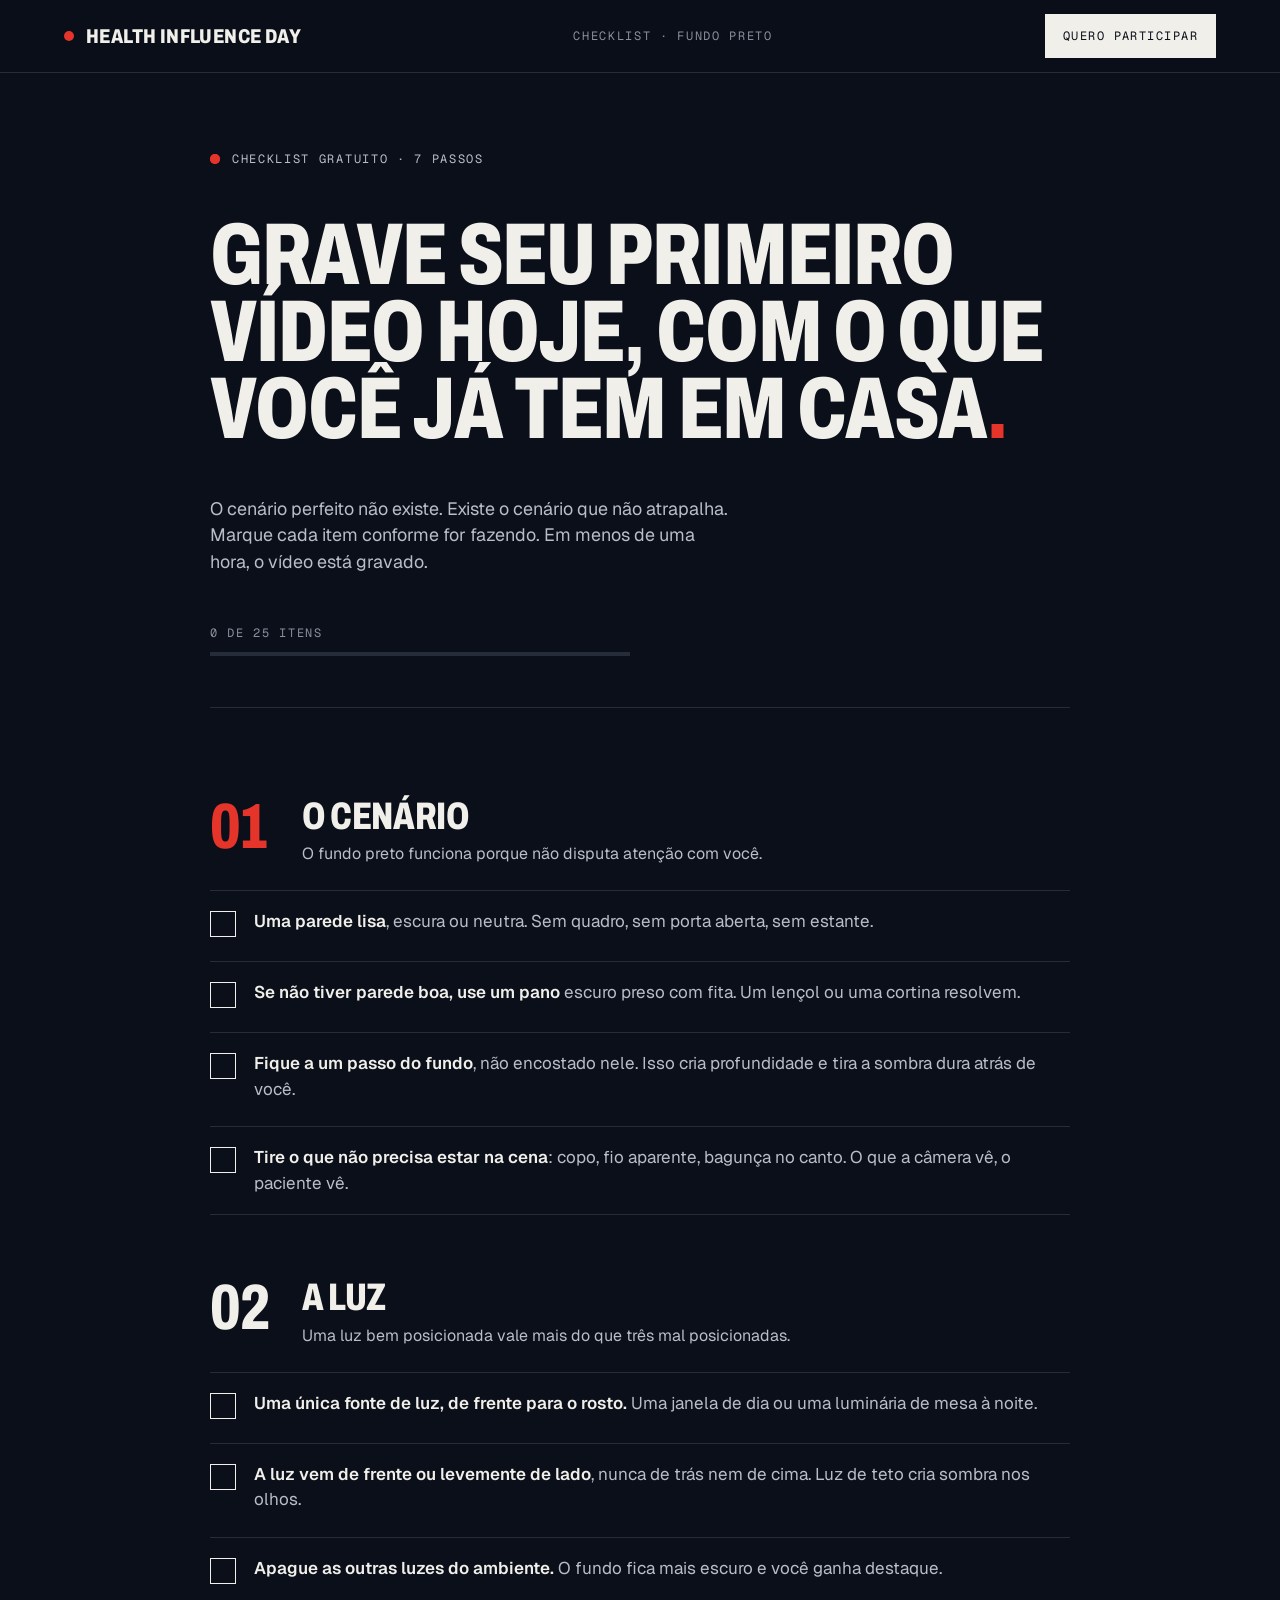
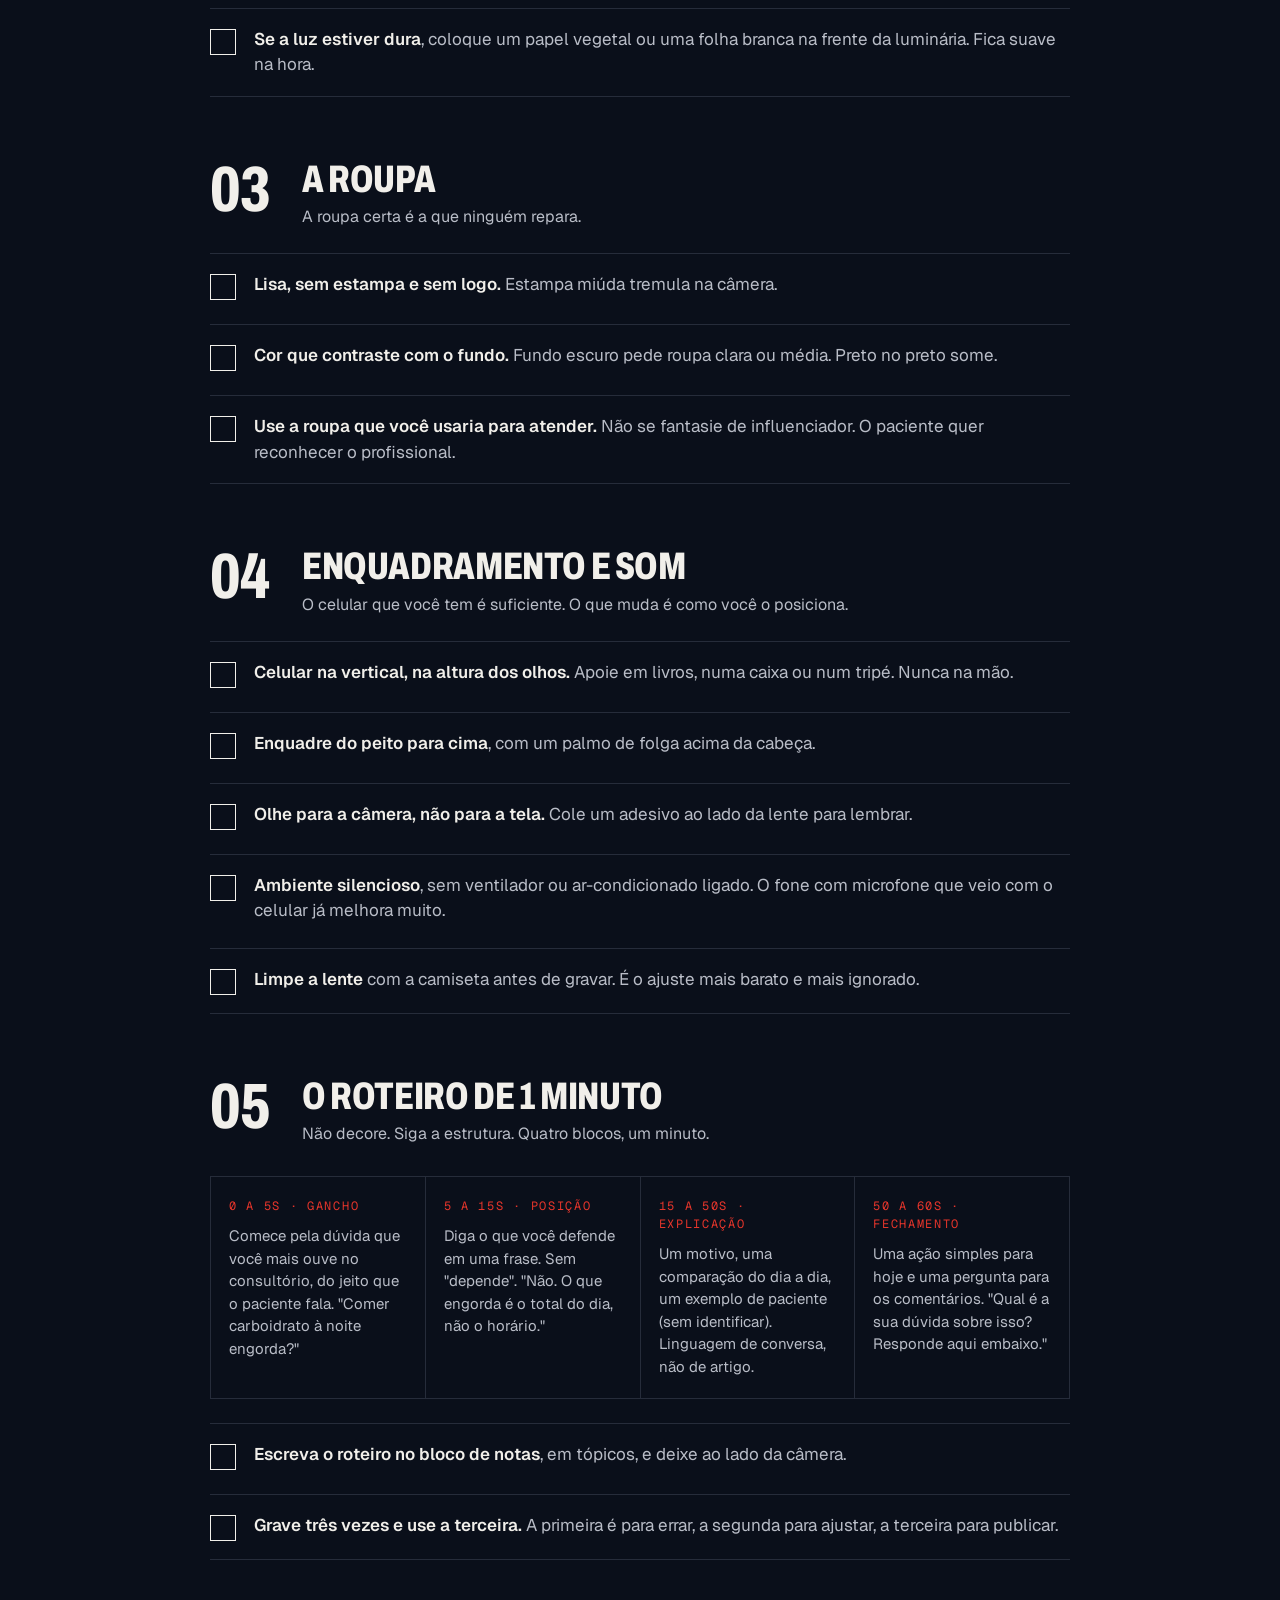
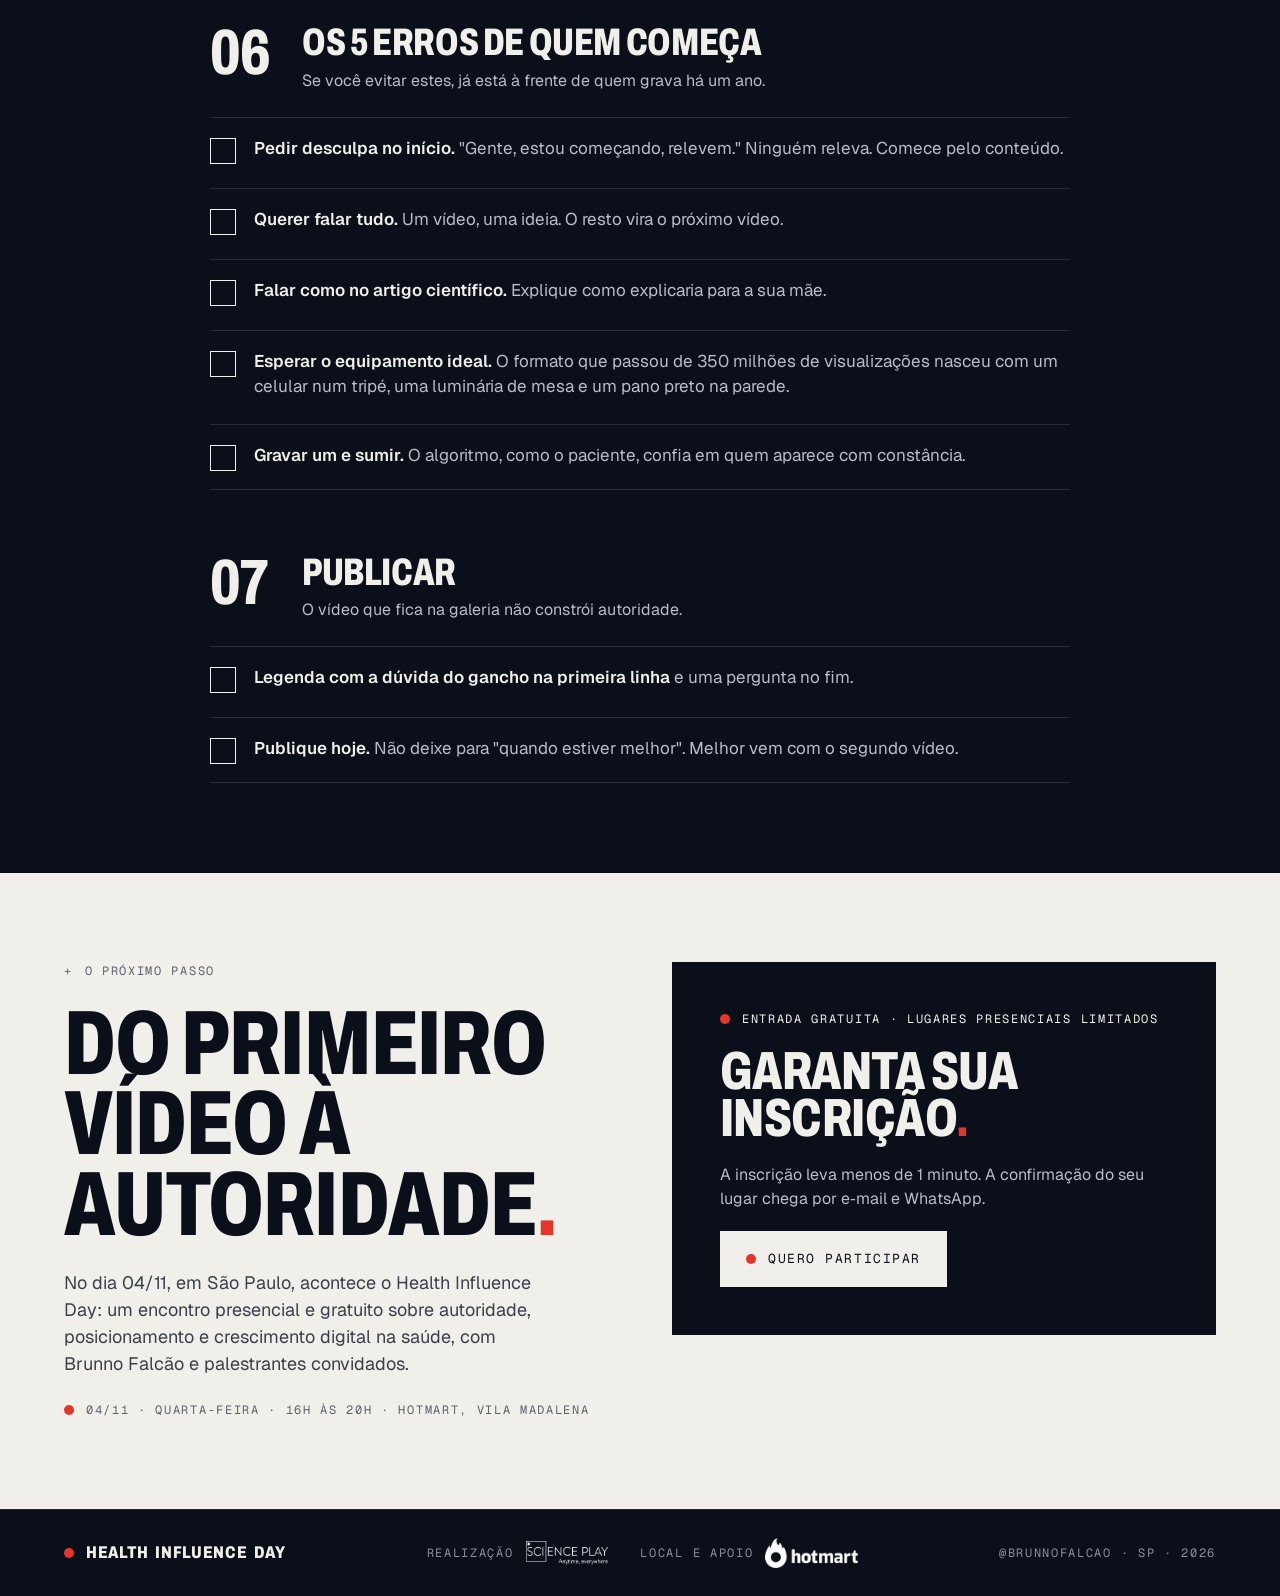
==== fundo-preto/index.html @ 46370cfe "Add files via upload" ====
<!doctype html>
<html lang="pt-BR">
<head>
<meta charset="utf-8">
<meta name="viewport" content="width=device-width, initial-scale=1, viewport-fit=cover">
<title>Checklist do Fundo Preto · grave seu primeiro vídeo hoje</title>
<meta name="description" content="O passo a passo de cenário, luz, roupa, enquadramento e roteiro para o profissional da saúde gravar o primeiro vídeo com o que já tem em casa.">
<meta name="theme-color" content="#0A0F1A">
<link rel="canonical" href="https://hid.scienceplay.com/fundo-preto/">
<meta property="og:type" content="article">
<meta property="og:url" content="https://hid.scienceplay.com/fundo-preto/">
<meta property="og:title" content="Checklist do Fundo Preto · grave seu primeiro vídeo hoje">
<meta property="og:description" content="Cenário, luz, roupa, enquadramento e roteiro de 1 minuto. Tudo com o que você já tem em casa.">
<meta property="og:image" content="https://hid.scienceplay.com/img/og.jpg?v=3">
<meta property="og:locale" content="pt_BR">
<meta name="twitter:card" content="summary_large_image">
<link rel="icon" href="data:image/svg+xml,%3Csvg xmlns='http://www.w3.org/2000/svg' viewBox='0 0 32 32'%3E%3Crect width='32' height='32' fill='%230A0F1A'/%3E%3Ccircle cx='16' cy='16' r='7' fill='%23E5352B'/%3E%3C/svg%3E">
<link rel="preconnect" href="https://fonts.googleapis.com">
<link rel="preconnect" href="https://fonts.gstatic.com" crossorigin>
<link href="https://fonts.googleapis.com/css2?family=Archivo:wdth,wght@62..125,400..900&family=Geist:wght@300..700&family=Geist+Mono:wght@400;500&display=swap" rel="stylesheet">
<link rel="stylesheet" href="../assets/style.css?v=4">
<!-- Meta Pixel -->
<script>
!function(f,b,e,v,n,t,s){if(f.fbq)return;n=f.fbq=function(){n.callMethod?
n.callMethod.apply(n,arguments):n.queue.push(arguments)};if(!f._fbq)f._fbq=n;
n.push=n;n.loaded=!0;n.version='2.0';n.queue=[];t=b.createElement(e);t.async=!0;
t.src=v;s=b.getElementsByTagName(e)[0];s.parentNode.insertBefore(t,s)}(window,
document,'script','https://connect.facebook.net/en_US/fbevents.js');
fbq('init', '460696430970324');
fbq('track', 'PageView');
fbq('track', 'ViewContent', { content_name: 'Checklist do Fundo Preto' });
</script>
<noscript><img height="1" width="1" style="display:none" alt="" src="https://www.facebook.com/tr?id=460696430970324&ev=PageView&noscript=1"></noscript>
<!-- Fim Meta Pixel -->
</head>
<body>

<header class="top pad">
  <div class="wrap">
    <a class="brand" href="../" aria-label="Health Influence Day, página do encontro"><span class="dot"></span>Health Influence Day</a>
    <div class="mono dim top-meta"><span class="hide-m">Checklist · Fundo Preto</span><span class="show-m">Grátis</span></div>
    <a class="btn btn--sm top-cta" href="#convite">Quero participar</a>
  </div>
</header>

<main>
  <section class="hero ck-hero pad">
    <div class="wrap stack">
      <div class="label mono muted"><span class="dot"></span><span>Checklist gratuito · 7 passos</span></div>
      <h1 class="h" data-split>Grave seu primeiro vídeo hoje, com o que você já tem em casa<span class="red">.</span></h1>
      <p class="lead">O cenário perfeito não existe. Existe o cenário que não atrapalha. Marque cada item conforme for fazendo. Em menos de uma hora, o vídeo está gravado.</p>
      <div class="cta-row">
        <div class="ck-progress" id="ck-progress"><span class="mono dim" id="ck-count">0 de 24 itens</span><div class="ck-bar"><i id="ck-fill"></i></div></div>
      </div>
    </div>
  </section>

  <section class="sec sec--flush pad">
    <div class="wrap line ck-list">

      <div class="ck-step">
        <div class="ck-head"><div class="h ck-num red">01</div><div><div class="h ck-title">O cenário</div><p class="muted">O fundo preto funciona porque não disputa atenção com você.</p></div></div>
        <label class="ck-item"><input type="checkbox"><span class="ck-box"></span><span><strong>Uma parede lisa</strong>, escura ou neutra. Sem quadro, sem porta aberta, sem estante.</span></label>
        <label class="ck-item"><input type="checkbox"><span class="ck-box"></span><span><strong>Se não tiver parede boa, use um pano</strong> escuro preso com fita. Um lençol ou uma cortina resolvem.</span></label>
        <label class="ck-item"><input type="checkbox"><span class="ck-box"></span><span><strong>Fique a um passo do fundo</strong>, não encostado nele. Isso cria profundidade e tira a sombra dura atrás de você.</span></label>
        <label class="ck-item"><input type="checkbox"><span class="ck-box"></span><span><strong>Tire o que não precisa estar na cena</strong>: copo, fio aparente, bagunça no canto. O que a câmera vê, o paciente vê.</span></label>
      </div>

      <div class="ck-step">
        <div class="ck-head"><div class="h ck-num">02</div><div><div class="h ck-title">A luz</div><p class="muted">Uma luz bem posicionada vale mais do que três mal posicionadas.</p></div></div>
        <label class="ck-item"><input type="checkbox"><span class="ck-box"></span><span><strong>Uma única fonte de luz, de frente para o rosto.</strong> Uma janela de dia ou uma luminária de mesa à noite.</span></label>
        <label class="ck-item"><input type="checkbox"><span class="ck-box"></span><span><strong>A luz vem de frente ou levemente de lado</strong>, nunca de trás nem de cima. Luz de teto cria sombra nos olhos.</span></label>
        <label class="ck-item"><input type="checkbox"><span class="ck-box"></span><span><strong>Apague as outras luzes do ambiente.</strong> O fundo fica mais escuro e você ganha destaque.</span></label>
        <label class="ck-item"><input type="checkbox"><span class="ck-box"></span><span><strong>Se a luz estiver dura</strong>, coloque um papel vegetal ou uma folha branca na frente da luminária. Fica suave na hora.</span></label>
      </div>

      <div class="ck-step">
        <div class="ck-head"><div class="h ck-num">03</div><div><div class="h ck-title">A roupa</div><p class="muted">A roupa certa é a que ninguém repara.</p></div></div>
        <label class="ck-item"><input type="checkbox"><span class="ck-box"></span><span><strong>Lisa, sem estampa e sem logo.</strong> Estampa miúda tremula na câmera.</span></label>
        <label class="ck-item"><input type="checkbox"><span class="ck-box"></span><span><strong>Cor que contraste com o fundo.</strong> Fundo escuro pede roupa clara ou média. Preto no preto some.</span></label>
        <label class="ck-item"><input type="checkbox"><span class="ck-box"></span><span><strong>Use a roupa que você usaria para atender.</strong> Não se fantasie de influenciador. O paciente quer reconhecer o profissional.</span></label>
      </div>

      <div class="ck-step">
        <div class="ck-head"><div class="h ck-num">04</div><div><div class="h ck-title">Enquadramento e som</div><p class="muted">O celular que você tem é suficiente. O que muda é como você o posiciona.</p></div></div>
        <label class="ck-item"><input type="checkbox"><span class="ck-box"></span><span><strong>Celular na vertical, na altura dos olhos.</strong> Apoie em livros, numa caixa ou num tripé. Nunca na mão.</span></label>
        <label class="ck-item"><input type="checkbox"><span class="ck-box"></span><span><strong>Enquadre do peito para cima</strong>, com um palmo de folga acima da cabeça.</span></label>
        <label class="ck-item"><input type="checkbox"><span class="ck-box"></span><span><strong>Olhe para a câmera, não para a tela.</strong> Cole um adesivo ao lado da lente para lembrar.</span></label>
        <label class="ck-item"><input type="checkbox"><span class="ck-box"></span><span><strong>Ambiente silencioso</strong>, sem ventilador ou ar-condicionado ligado. O fone com microfone que veio com o celular já melhora muito.</span></label>
        <label class="ck-item"><input type="checkbox"><span class="ck-box"></span><span><strong>Limpe a lente</strong> com a camiseta antes de gravar. É o ajuste mais barato e mais ignorado.</span></label>
      </div>

      <div class="ck-step">
        <div class="ck-head"><div class="h ck-num">05</div><div><div class="h ck-title">O roteiro de 1 minuto</div><p class="muted">Não decore. Siga a estrutura. Quatro blocos, um minuto.</p></div></div>
        <div class="ck-script">
          <div class="ck-sc"><div class="mono red">0 a 5s · Gancho</div><p>Comece pela dúvida que você mais ouve no consultório, do jeito que o paciente fala. "Comer carboidrato à noite engorda?"</p></div>
          <div class="ck-sc"><div class="mono red">5 a 15s · Posição</div><p>Diga o que você defende em uma frase. Sem "depende". "Não. O que engorda é o total do dia, não o horário."</p></div>
          <div class="ck-sc"><div class="mono red">15 a 50s · Explicação</div><p>Um motivo, uma comparação do dia a dia, um exemplo de paciente (sem identificar). Linguagem de conversa, não de artigo.</p></div>
          <div class="ck-sc"><div class="mono red">50 a 60s · Fechamento</div><p>Uma ação simples para hoje e uma pergunta para os comentários. "Qual é a sua dúvida sobre isso? Responde aqui embaixo."</p></div>
        </div>
        <label class="ck-item"><input type="checkbox"><span class="ck-box"></span><span><strong>Escreva o roteiro no bloco de notas</strong>, em tópicos, e deixe ao lado da câmera.</span></label>
        <label class="ck-item"><input type="checkbox"><span class="ck-box"></span><span><strong>Grave três vezes e use a terceira.</strong> A primeira é para errar, a segunda para ajustar, a terceira para publicar.</span></label>
      </div>

      <div class="ck-step">
        <div class="ck-head"><div class="h ck-num">06</div><div><div class="h ck-title">Os 5 erros de quem começa</div><p class="muted">Se você evitar estes, já está à frente de quem grava há um ano.</p></div></div>
        <label class="ck-item"><input type="checkbox"><span class="ck-box"></span><span><strong>Pedir desculpa no início.</strong> "Gente, estou começando, relevem." Ninguém releva. Comece pelo conteúdo.</span></label>
        <label class="ck-item"><input type="checkbox"><span class="ck-box"></span><span><strong>Querer falar tudo.</strong> Um vídeo, uma ideia. O resto vira o próximo vídeo.</span></label>
        <label class="ck-item"><input type="checkbox"><span class="ck-box"></span><span><strong>Falar como no artigo científico.</strong> Explique como explicaria para a sua mãe.</span></label>
        <label class="ck-item"><input type="checkbox"><span class="ck-box"></span><span><strong>Esperar o equipamento ideal.</strong> O formato que passou de 350 milhões de visualizações nasceu com um celular num tripé, uma luminária de mesa e um pano preto na parede.</span></label>
        <label class="ck-item"><input type="checkbox"><span class="ck-box"></span><span><strong>Gravar um e sumir.</strong> O algoritmo, como o paciente, confia em quem aparece com constância.</span></label>
      </div>

      <div class="ck-step">
        <div class="ck-head"><div class="h ck-num">07</div><div><div class="h ck-title">Publicar</div><p class="muted">O vídeo que fica na galeria não constrói autoridade.</p></div></div>
        <label class="ck-item"><input type="checkbox"><span class="ck-box"></span><span><strong>Legenda com a dúvida do gancho na primeira linha</strong> e uma pergunta no fim.</span></label>
        <label class="ck-item"><input type="checkbox"><span class="ck-box"></span><span><strong>Publique hoje.</strong> Não deixe para "quando estiver melhor". Melhor vem com o segundo vídeo.</span></label>
      </div>

    </div>
  </section>

  <section class="paper pad">
    <div class="wrap grid2 convite" id="convite">
      <div class="stack stack--sm convite-txt">
        <div class="label mono dim"><span class="red">+</span>O próximo passo</div>
        <h2 class="h">Do primeiro vídeo à autoridade<span class="red">.</span></h2>
        <p class="muted">No dia 04/11, em São Paulo, acontece o Health Influence Day: um encontro presencial e gratuito sobre autoridade, posicionamento e crescimento digital na saúde, com Brunno Falcão e palestrantes convidados.</p>
        <div class="label mono dim"><span class="dot"></span>04/11 · Quarta-feira · 16h às 20h · Hotmart, Vila Madalena</div>
      </div>
      <div class="ck-cta">
        <div class="label mono"><span class="dot"></span>Entrada gratuita · Lugares presenciais limitados</div>
        <div class="h">Garanta sua inscrição<span class="red">.</span></div>
        <p>A inscrição leva menos de 1 minuto. A confirmação do seu lugar chega por e&#8209;mail e WhatsApp.</p>
        <a class="btn" href="../?utm_source=checklist&utm_medium=site&utm_campaign=fundo-preto#convite"><span class="dot"></span>Quero participar</a>
      </div>
    </div>
  </section>
</main>

<div class="mbar" id="mbar" aria-hidden="true">
  <div class="mbar-in">
    <div class="mbar-txt"><span class="mono">04/11 · Quarta</span><span class="mono dim">Gratuito · SP</span></div>
    <a class="btn mbar-btn" href="#convite" tabindex="-1"><span class="dot"></span>Quero participar</a>
  </div>
</div>

<footer class="foot pad">
  <div class="wrap">
    <div class="brand brand--foot"><span class="dot"></span>Health Influence Day</div>
    <div class="logos">
      <div><span class="mono dim foot-k">Realização</span><img src="../img/scienceplay-branco.png" width="418" height="121" alt="Science Play"></div>
      <div><span class="mono dim foot-k">Local e apoio</span><img class="logo-foot-hotmart" src="../img/hotmart-branco.png" width="448" height="145" alt="Hotmart"></div>
    </div>
    <div class="mono dim">@brunnofalcao · SP · 2026</div>
  </div>
</footer>

<script>
/* Progresso do checklist (salvo neste navegador) */
(function () {
  var boxes = Array.prototype.slice.call(document.querySelectorAll('.ck-item input'));
  var count = document.getElementById('ck-count'), fill = document.getElementById('ck-fill');
  var KEY = 'hid-checklist';
  try { var saved = JSON.parse(localStorage.getItem(KEY) || '[]'); boxes.forEach(function (b, i) { b.checked = !!saved[i]; }); } catch (e) {}
  function upd() {
    var n = boxes.filter(function (b) { return b.checked; }).length;
    count.textContent = n + ' de ' + boxes.length + ' itens';
    fill.style.width = Math.round(n / boxes.length * 100) + '%';
    if (n === boxes.length) { count.textContent = 'Checklist completo. Agora é publicar.'; if (window.fbq) fbq('trackCustom', 'ChecklistCompleto'); }
    try { localStorage.setItem(KEY, JSON.stringify(boxes.map(function (b) { return b.checked; }))); } catch (e) {}
  }
  boxes.forEach(function (b) { b.addEventListener('change', upd); });
  upd();
})();
/* Barra de CTA no mobile */
(function () {
  var bar = document.getElementById('mbar'), hero = document.querySelector('.hero'), conv = document.getElementById('convite');
  if (!bar || !('IntersectionObserver' in window)) return;
  var heroOn = true, convOn = false, link = bar.querySelector('a');
  function upd() { var show = !heroOn && !convOn; bar.classList.toggle('is-on', show); bar.setAttribute('aria-hidden', show ? 'false' : 'true'); link.tabIndex = show ? 0 : -1; }
  new IntersectionObserver(function (e) { heroOn = e[0].isIntersecting; upd(); }).observe(hero);
  new IntersectionObserver(function (e) { convOn = e[0].isIntersecting; upd(); }, { rootMargin: '0px 0px -20% 0px' }).observe(conv);
})();
</script>
<script src="../assets/motion.js?v=4" defer></script>
</body>
</html>
---- assets/style.css ----
:root{--ink:#0A0F1A;--paper:#F1EFEA;--red:#E5352B;--line:#262C3A;--muted:#B9BDC7;--dim:#8A8F9C}
*,*::before,*::after{box-sizing:border-box}
html{scroll-behavior:smooth;-webkit-text-size-adjust:100%;scroll-padding-top:76px}
body,a,button{-webkit-tap-highlight-color:transparent}
@media (prefers-reduced-motion:reduce){html{scroll-behavior:auto}}
body{margin:0;background:var(--ink);color:var(--paper);font-family:Geist,system-ui,-apple-system,"Segoe UI",sans-serif;line-height:1.5;-webkit-font-smoothing:antialiased;padding-bottom:env(safe-area-inset-bottom,0px)}
a{color:inherit;text-decoration:none}
p,h1,h2,blockquote{margin:0}
img{max-width:100%}
:focus-visible{outline:2px solid var(--red);outline-offset:3px}

.wrap{max-width:1280px;margin:0 auto}
.pad{padding-left:clamp(20px,5vw,72px);padding-right:clamp(20px,5vw,72px)}
.mono{font-family:"Geist Mono",ui-monospace,SFMono-Regular,Menlo,monospace;font-size:12px;letter-spacing:.14em;text-transform:uppercase}
.muted{color:var(--muted)}
.dim{color:var(--dim)}
.red{color:var(--red)}
.dot{display:inline-block;width:10px;height:10px;border-radius:50%;background:var(--red);flex:none}
.label{display:flex;align-items:center;gap:12px}
.h{font-family:Archivo,"Archivo Narrow",Impact,sans-serif;font-stretch:72%;font-variation-settings:"wdth" 72;font-weight:800;text-transform:uppercase;line-height:.88;letter-spacing:-.01em}
.h--md{font-stretch:80%;font-variation-settings:"wdth" 80;font-weight:700;line-height:1;letter-spacing:0}
.btn{display:inline-flex;align-items:center;gap:12px;background:var(--paper);color:var(--ink);font-family:"Geist Mono",monospace;font-size:13px;letter-spacing:.12em;text-transform:uppercase;padding:18px 26px;border:0;cursor:pointer;white-space:nowrap;transition:background .15s}
@media (hover:hover){.btn:hover{background:var(--red)}}
.btn:active{background:var(--red);transform:translateY(1px)}
.btn--sm{padding:12px 18px;font-size:12px;min-height:44px}
.link{display:inline-flex;align-items:center;min-height:44px;text-decoration:underline;text-underline-offset:4px}
@media (hover:hover){.link:hover{color:var(--red)}}
.link:active{color:var(--red)}

/* topo */
.top{position:sticky;top:0;z-index:10;background:rgba(10,15,26,.92);-webkit-backdrop-filter:blur(10px);backdrop-filter:blur(10px);padding-top:calc(14px + env(safe-area-inset-top,0px));padding-bottom:14px;border-bottom:1px solid var(--line)}
.top .wrap{display:flex;justify-content:space-between;align-items:center;gap:16px}
.brand{min-height:44px;display:flex;align-items:center;gap:12px;font-family:Archivo,sans-serif;font-stretch:80%;font-variation-settings:"wdth" 80;font-weight:800;font-size:20px;letter-spacing:.02em;text-transform:uppercase;white-space:nowrap}
.brand--foot{font-size:17px;min-height:0;letter-spacing:.04em;word-spacing:.15em}
.top-meta{white-space:nowrap}
.show-m{display:none}
@media (max-width:760px){.hide-m{display:none}.show-m{display:inline}}
@media (max-width:760px){.top-cta{display:none}.top .brand{font-size:17px}.top{padding-top:calc(8px + env(safe-area-inset-top,0px));padding-bottom:8px}}
@media (max-width:360px){.top .brand{font-size:15px;gap:8px}.top-meta{font-size:11px;letter-spacing:.1em}}

/* hero */
.hero{padding-top:clamp(40px,6vw,88px);padding-bottom:clamp(40px,5vw,72px)}
.grid2{display:grid;grid-template-columns:repeat(auto-fit,minmax(min(100%,420px),1fr));gap:clamp(32px,5vw,72px)}
.grid2--end{align-items:end}
.grid2--center{align-items:center}
.stack{display:flex;flex-direction:column;gap:clamp(28px,4vw,48px)}
.stack--sm{gap:24px}
.stack--md{gap:28px}
.hero h1{font-size:clamp(40px,6.2vw,104px);text-wrap:balance}
.nw{white-space:nowrap}
.lead{max-width:520px;font-size:clamp(17px,1.4vw,20px);color:var(--muted);text-wrap:pretty}
.cta-row{display:flex;flex-wrap:wrap;gap:16px 24px;align-items:center}
.photo{position:relative;aspect-ratio:4/5;overflow:hidden;background:var(--ink);width:100%}
.photo--max{max-width:520px}
.photo img{position:absolute;inset:0;width:100%;height:100%;object-fit:cover;display:block}
.photo--hero img{object-position:center 42%;filter:saturate(.9) brightness(.85) contrast(1.06)}
.photo--bw img{object-position:center 30%;filter:grayscale(1) contrast(1.12) brightness(.95)}
.corner{position:absolute;width:20px;height:20px;border:0 solid var(--paper);pointer-events:none}
.corner--tl{top:16px;left:16px;border-top-width:2px;border-left-width:2px}
.corner--tr{top:16px;right:16px;border-top-width:2px;border-right-width:2px}
.corner--bl{bottom:16px;left:16px;border-bottom-width:2px;border-left-width:2px}
.corner--br{bottom:16px;right:16px;border-bottom-width:2px;border-right-width:2px}
.tag{position:absolute;background:var(--ink);color:var(--paper);padding:8px 12px;display:flex;align-items:center;gap:10px;white-space:nowrap}
.tag--tl{top:32px;left:32px;padding:10px 14px}
.tag--br{right:32px;bottom:32px}
.tag--bl{left:32px;bottom:32px}

/* faixa de dados */
.strip{border-top:1px solid var(--line)}
.strip-row{display:grid;grid-template-columns:repeat(2,minmax(0,1fr))}
.strip-row>div{min-width:0;padding:22px 16px 22px 20px;border-bottom:1px solid var(--line);border-left:1px solid var(--line);display:flex;flex-direction:column;gap:10px}
.strip-row>div:nth-child(odd){border-left:0;padding-left:0}
.strip .h{font-size:clamp(20px,5.4vw,26px)}
@media (min-width:900px){
  .strip-row{grid-template-columns:repeat(4,minmax(0,1fr))}
  .strip-row>div{padding:28px 20px 28px 24px}
  .strip-row>div:nth-child(odd){border-left:1px solid var(--line);padding-left:24px}
  .strip-row>div:first-child{border-left:0;padding-left:0}
  .strip .h{font-size:clamp(22px,2.3vw,34px)}
}

/* seções */
.sec{padding-top:clamp(56px,7vw,112px);padding-bottom:clamp(56px,7vw,112px)}
.sec--flush{padding-top:0}
.line{border-top:1px solid var(--line);padding-top:clamp(56px,7vw,112px)}
.time{display:grid;grid-template-columns:120px minmax(0,1fr);gap:24px;padding:24px 0;border-top:1px solid var(--line);align-items:center}
.time:last-child{border-bottom:1px solid var(--line)}
.time .h{font-size:clamp(32px,3vw,48px);line-height:1}
.time strong{font-weight:500;font-size:clamp(18px,1.6vw,22px)}
@media (max-width:520px){.time{grid-template-columns:80px minmax(0,1fr);gap:16px}}
/* para quem é */
.publico{display:grid;grid-template-columns:minmax(0,7fr) minmax(0,5fr);gap:clamp(40px,6vw,96px);align-items:start}
@media (max-width:900px){.publico{grid-template-columns:1fr}}
.list{display:flex;flex-direction:column;gap:4px;margin-top:28px}
.list .h{font-size:clamp(44px,6vw,96px);line-height:.92}
.rows{display:flex;flex-direction:column;padding-top:clamp(0px,3.4vw,52px)}
.row{display:flex;flex-direction:column;gap:10px;padding:26px 0;border-top:1px solid var(--line)}
.row:last-child{border-bottom:1px solid var(--line)}
.row-t{font-size:clamp(30px,2.8vw,42px);line-height:.95;white-space:nowrap}
.row p{color:var(--muted);font-size:17px;line-height:1.5;max-width:36ch;text-wrap:pretty}
.name{font-size:clamp(48px,5.5vw,96px)}
.quote{padding-left:20px;border-left:2px solid var(--red);font-family:Archivo,sans-serif;font-stretch:80%;font-variation-settings:"wdth" 80;font-weight:600;font-size:clamp(22px,2vw,30px);line-height:1.1;text-transform:uppercase;text-wrap:pretty}
.bio{max-width:520px;color:var(--muted);font-size:17px;text-wrap:pretty}
.card{border:1px solid var(--line);padding:20px 24px;display:flex;justify-content:space-between;gap:16px;flex-wrap:wrap;align-items:center}
.card .h{font-size:24px}

/* convite (papel) */
.paper{background:var(--paper);color:var(--ink)}
.paper .muted{color:#3A3F4C}
.paper .dim{color:#5E6270}
.convite{align-items:start;padding-top:clamp(56px,7vw,112px);padding-bottom:clamp(56px,7vw,112px);scroll-margin-top:60px}
.convite h2{font-size:clamp(44px,5.5vw,96px)}
.convite-txt p{font-size:18px;max-width:480px;text-wrap:pretty}
@media (min-width:900px){.convite-txt{position:sticky;top:110px}}

/* formulário RD Station (embed) */
.rd-box{background:#fff;border:1px solid #DAD7CF;padding:clamp(24px,3.2vw,44px);min-height:460px;position:relative}
.rd-loading{display:flex;align-items:center;gap:12px;padding:8px 0}
.rd-loading::before{content:"";width:10px;height:10px;border-radius:50%;background:var(--red);animation:pulse 1.2s ease-in-out infinite}
.rd-loading--err{color:var(--red);text-transform:none;letter-spacing:0;font-family:Geist,sans-serif;font-size:15px}
.rd-loading--err::before{animation:none}
.rd-box:has(form) .rd-loading{display:none}
.rd-fallback{font-size:15px}
@keyframes pulse{50%{opacity:.25}}
@media (prefers-reduced-motion:reduce){.rd-loading::before{animation:none}}

/* zera o grid interno do RD (colunas, seções, recuos) */
#form-box [id^="rd-"]:not(input):not(button):not(select):not(textarea):not(label),
#form-box [class*="bricks"]:not(input):not(button):not(select):not(textarea):not(label):not(.bricks-form__field):not(.bricks-form__submit){padding-left:0 !important;padding-right:0 !important;margin-left:0 !important;margin-right:0 !important;max-width:100% !important;width:100% !important;background:transparent !important;box-shadow:none !important;border:0 !important;min-height:0 !important}
#form-box form{width:100% !important;margin:0 !important;padding:0 !important}
#form-box .bricks-form__fieldset{display:flex !important;flex-direction:column !important;gap:20px !important;margin:0 !important;padding:0 !important;border:0 !important}
#form-box .bricks-form__field{margin:0 !important;padding:0 !important;width:100% !important}

/* rótulos */
#form-box .bricks-form__label,#form-box .bricks-form__field>label{display:block !important;font-family:"Geist Mono",monospace !important;font-size:12px !important;line-height:1.3 !important;letter-spacing:.14em !important;text-transform:uppercase !important;color:var(--ink) !important;font-weight:500 !important;margin:0 0 10px !important;padding:0 !important}

/* campos */
#form-box .bricks-form__input,#form-box input[type=text],#form-box input[type=email],#form-box input[type=tel],#form-box input[type=number],#form-box select,#form-box textarea{display:block !important;height:54px !important;width:100% !important;border:1px solid var(--ink) !important;border-radius:0 !important;background:#fff !important;color:var(--ink) !important;font-family:Geist,sans-serif !important;font-size:16px !important;line-height:1.2 !important;padding:0 16px !important;margin:0 !important;box-shadow:none !important;-webkit-appearance:none;appearance:none}
#form-box textarea{height:auto !important;min-height:110px;padding:14px 16px !important}
#form-box input:focus,#form-box select:focus,#form-box textarea:focus{outline:2px solid var(--red) !important;outline-offset:0;border-color:var(--ink) !important}
#form-box input::placeholder,#form-box textarea::placeholder{color:#9A9EAA !important;opacity:1}
#form-box .bricks-form__field__option,#form-box .bricks-form__field__option label,#form-box .checkbox label,#form-box .radio label{font-family:Geist,sans-serif !important;font-size:15px !important;letter-spacing:0 !important;text-transform:none !important;color:var(--ink) !important}
#form-box input[type=checkbox],#form-box input[type=radio]{width:18px !important;height:18px !important;accent-color:var(--ink);margin:0 10px 0 0 !important}

/* botão */
#form-box .bricks-form__submit{margin:8px 0 0 !important;padding:0 !important;width:100% !important}
#form-box .bricks--component-button,#form-box button[type=submit],#form-box input[type=submit],#form-box .bricks-form__submit button{display:flex !important;align-items:center !important;justify-content:center !important;gap:12px;width:100% !important;height:auto !important;min-height:60px !important;padding:18px 24px !important;margin:0 !important;background:var(--ink) !important;color:var(--paper) !important;border:0 !important;border-radius:0 !important;font-family:"Geist Mono",monospace !important;font-size:14px !important;font-weight:500 !important;line-height:1.2 !important;letter-spacing:.14em !important;text-transform:uppercase !important;text-align:center !important;white-space:normal !important;cursor:pointer;box-shadow:none !important;transition:background .15s,color .15s}
@media (hover:hover){#form-box .bricks--component-button:hover,#form-box button[type=submit]:hover,#form-box input[type=submit]:hover,#form-box .bricks-form__submit button:hover{background:var(--red) !important;color:var(--ink) !important}}
#form-box .bricks--component-button:active,#form-box button[type=submit]:active{background:var(--red) !important;color:var(--ink) !important}
#form-box .bricks--component-button:focus-visible,#form-box button[type=submit]:focus-visible{outline:2px solid var(--red) !important;outline-offset:3px}

/* textos auxiliares (aviso de spam, LGPD) e erros */
#form-box p,#form-box .bricks-form__static,#form-box .legal-bases,#form-box .bricks--component-text{font-family:Geist,sans-serif !important;font-size:13px !important;line-height:1.5 !important;letter-spacing:0 !important;text-transform:none !important;color:#5E6270 !important;text-align:left !important;margin:0 !important}
#form-box .bricks-form__submit~*,#form-box .bricks-form__submit+div,#form-box .bricks-form__submit+p{margin-top:16px !important}
#form-box .error,#form-box label.error,#form-box .bricks-form__field .error{display:block;color:var(--red) !important;font-family:Geist,sans-serif !important;font-size:13px !important;font-weight:400 !important;letter-spacing:0 !important;text-transform:none !important;margin:8px 0 0 !important}
#form-box a{color:var(--ink) !important;text-decoration:underline}

/* fechamento e rodapé */
.close{border:1px solid var(--line);padding:clamp(28px,4vw,48px);display:flex;flex-direction:column;gap:20px;align-items:flex-start}
.close .h{font-size:clamp(80px,10vw,160px);line-height:.85;letter-spacing:-.02em}
.local{font-size:clamp(20px,2.1vw,34px);line-height:1.05}
.logo-hotmart{width:208px;height:auto;display:block}
.foot{border-top:1px solid var(--line);padding-top:28px;padding-bottom:28px}
.foot .wrap{display:flex;flex-wrap:wrap;justify-content:space-between;align-items:center;gap:20px 32px}
.logos{display:flex;align-items:center;gap:32px;flex-wrap:wrap}
.logos>div{display:flex;align-items:center;gap:12px}
.logos img{display:block;height:24px;width:auto}
.logos .logo-foot-hotmart{height:30px}
.foot-k{font-size:12px !important}

/* ===== página /obrigado ===== */
.ty-hero{padding-top:clamp(48px,7vw,104px);padding-bottom:clamp(48px,6vw,88px)}
.ty-hero h1{font-size:clamp(52px,7.4vw,124px);text-wrap:balance}
.ty-check{width:64px;height:64px;border:2px solid var(--paper);display:grid;place-items:center}
.ty-check svg{width:28px;height:28px}
.ty-check path{stroke:var(--red);stroke-width:3;fill:none;stroke-dasharray:40;stroke-dashoffset:40;animation:draw .6s .25s ease-out forwards}
@keyframes draw{to{stroke-dashoffset:0}}
@media (prefers-reduced-motion:reduce){.ty-check path{animation:none;stroke-dashoffset:0}}
.ty-photo{aspect-ratio:4/5;max-width:460px;justify-self:end}
@media (max-width:900px){.ty-photo{justify-self:stretch;max-width:none;aspect-ratio:16/10}}
.steps{display:grid;grid-template-columns:repeat(auto-fit,minmax(min(100%,280px),1fr));border-top:1px solid var(--line)}
.step{padding:32px 28px 36px 0;border-bottom:1px solid var(--line);display:flex;flex-direction:column;gap:14px}
@media (min-width:900px){.step+.step{padding-left:28px;border-left:1px solid var(--line)}}
.step .num{font-size:clamp(56px,5vw,80px);line-height:.85}
.step .h--md{font-size:clamp(26px,2.4vw,34px)}
.step p{color:var(--muted);font-size:16px;max-width:34ch;text-wrap:pretty}
.ty-note{display:flex;flex-wrap:wrap;justify-content:space-between;align-items:center;gap:24px;border:1px solid var(--line);padding:clamp(24px,3.5vw,44px)}
.ty-note .h{font-size:clamp(28px,3vw,44px);line-height:.95}
.ty-note p{color:var(--muted);font-size:16px;margin-top:10px;max-width:46ch}
.btn--ghost{background:transparent;color:var(--paper);border:1px solid var(--paper)}
@media (hover:hover){.btn--ghost:hover{background:var(--paper);color:var(--ink)}}
.btn--ghost:active{background:var(--paper);color:var(--ink)}

/* ===== mobile: auditoria UX/UI ===== */
.mbar{display:none}
@media (max-width:760px){
  .hero{padding-top:28px}
  .hero .stack{gap:24px}
  .photo--hero{aspect-ratio:1/1}
  .photo--hero img{object-position:center 58%}
  .tag--tl{top:24px;left:24px}.tag--br{right:24px;bottom:24px}.tag--bl{left:24px;bottom:24px}
  .cta-row .btn{flex:1 1 100%;justify-content:center;min-height:56px}
  .cta-row{gap:12px}
  .sec{padding-top:56px;padding-bottom:56px}
  .line{padding-top:56px}
  .row p{font-size:16px}
  .quote{font-size:22px}
  .bio{font-size:16px}
  .convite{padding-top:56px;padding-bottom:56px;gap:32px}
  .convite-txt p{font-size:17px}
  .rd-box{padding:22px 18px;min-height:380px}
  .close{padding:24px}
  .close .btn{width:100%;justify-content:center;min-height:56px}
  .foot .wrap{flex-direction:column;align-items:flex-start;gap:20px}
  .foot{padding-bottom:calc(96px + env(safe-area-inset-bottom,0px))}
  /* barra fixa de CTA */
  .mbar{display:block;position:fixed;left:0;right:0;bottom:0;z-index:20;background:rgba(10,15,26,.96);-webkit-backdrop-filter:blur(10px);backdrop-filter:blur(10px);border-top:1px solid var(--line);padding:10px 16px calc(10px + env(safe-area-inset-bottom,0px));transform:translateY(110%);transition:transform .25s ease;visibility:hidden}
  .mbar.is-on{transform:none;visibility:visible}
  .mbar-in{display:flex;align-items:center;gap:12px}
  .mbar-txt{display:flex;flex-direction:column;gap:2px;flex:none}
  .mbar-txt .mono{font-size:11px;letter-spacing:.12em}
  .mbar-btn{flex:1;justify-content:center;min-height:52px;padding:14px 12px;font-size:12px}
}
@media (max-width:360px){.mbar-txt{display:none}}
@media (prefers-reduced-motion:reduce){.mbar{transition:none}}

/* ===== tipografia fluida pelo tamanho da coluna (não da tela) ===== */
/* Cada título grande escala pela largura do bloco onde está, então nunca invade a foto ao lado,
   seja em notebook, monitor ultrawide ou janela dividida. */
.hero .stack,.publico-head,.rows,.convite-txt,.ty-hero .stack,.close,.name-col{container-type:inline-size}
.hero h1{font-size:clamp(38px,12.6cqi,112px)}
.list .h{font-size:clamp(38px,13.2cqi,104px)}
.row-t{font-size:clamp(26px,9.4cqi,44px)}
.convite h2{font-size:clamp(40px,16.8cqi,96px)}
.ty-hero h1{font-size:clamp(44px,18.4cqi,124px)}
.close .h{font-size:clamp(80px,36cqi,168px)}
.name{font-size:clamp(48px,17cqi,104px)}
@media (min-width:1000px){
  .hero .grid2{grid-template-columns:minmax(0,7fr) minmax(0,5fr)}
  .photo--hero{max-height:max(460px,calc(100vh - 170px))}
}

/* ===== ticker de temas ===== */
.ticker{border-top:1px solid var(--line);overflow:hidden;padding:16px 0;-webkit-mask-image:linear-gradient(90deg,transparent,#000 8%,#000 92%,transparent);mask-image:linear-gradient(90deg,transparent,#000 8%,#000 92%,transparent)}
.ticker-track{display:flex;width:max-content;animation:ticker 48s linear infinite}
.ticker-seq{display:flex;align-items:center;gap:28px;padding-right:28px}
.ticker span{font-family:Archivo,sans-serif;font-stretch:72%;font-variation-settings:"wdth" 72;font-weight:800;text-transform:uppercase;font-size:clamp(26px,3.2vw,44px);line-height:1;white-space:nowrap;color:transparent;-webkit-text-stroke:1px #4A5163}
.ticker span:nth-child(4n+1){color:var(--paper);-webkit-text-stroke:0}
.ticker i{width:10px;height:10px;border-radius:50%;background:var(--red);flex:none}
.ticker:hover .ticker-track{animation-play-state:paused}
@keyframes ticker{to{transform:translateX(-50%)}}

/* ===== tags de gravação ===== */
.tag--rec .dot{animation:rec 1.6s ease-in-out infinite}
.tc{font-variant-numeric:tabular-nums;min-width:11ch;display:inline-block}
@keyframes rec{0%,100%{opacity:1}50%{opacity:.25}}
.label .dot{position:relative}
.hero .label .dot::after,.ty-hero .label .dot::after{content:"";position:absolute;inset:0;border-radius:50%;background:var(--red);animation:ping 2.2s cubic-bezier(0,0,.2,1) infinite}
@keyframes ping{0%{transform:scale(1);opacity:.6}80%,100%{transform:scale(2.6);opacity:0}}

/* ===== botões ===== */
.btn{position:relative;overflow:hidden;transition:background .25s ease,color .25s ease,transform .15s ease}
.btn .dot{transition:transform .35s cubic-bezier(.3,1.6,.5,1),background .25s}
@media (hover:hover){
  .btn:hover .dot{transform:scale(1.5);background:var(--ink)}
  .btn--ghost:hover .dot{background:var(--red)}
}
.top{transition:background .3s ease,box-shadow .3s ease}
.top.scrolled{background:rgba(10,15,26,.97);box-shadow:0 10px 30px -18px rgba(0,0,0,.8)}

/* ===== entrada do hero (só com JS ativo) ===== */
.w{display:inline-block;overflow:hidden;vertical-align:top;padding:.1em .02em .08em;margin:-.1em -.02em -.08em}
.w>span,.w>*{display:inline-block}
.js:not(.ready) .w>*{transform:translate3d(0,110%,0)}
.ready .w>*{transform:none;transition:transform .9s cubic-bezier(.2,.75,.1,1);transition-delay:calc(var(--i,0) * 45ms + 120ms)}
.js .hero .stack>*:not(h1),.js .ty-hero .stack>*:not(h1){opacity:0;transform:translate3d(0,16px,0)}
.ready .hero .stack>*:not(h1),.ready .ty-hero .stack>*:not(h1){opacity:1;transform:none;transition:opacity .8s ease,transform .8s cubic-bezier(.2,.75,.1,1)}
.ready .hero .stack>.label,.ready .ty-hero .stack>.label{transition-delay:.05s}
.ready .hero .lead,.ready .ty-hero .lead{transition-delay:.75s}
.ready .hero .cta-row{transition-delay:.9s}
.js .photo--hero,.js .ty-photo{clip-path:inset(100% 0 0 0)}
.ready .photo--hero,.ready .ty-photo{clip-path:inset(0 0 0 0);transition:clip-path 1.3s cubic-bezier(.75,0,.15,1) .25s}
.photo--hero img{transform:scale(1.06);will-change:transform}
.js .photo .corner{opacity:0;transition:opacity .5s ease,transform .7s cubic-bezier(.2,.75,.1,1)}
.js .photo .corner--tl{transform:translate(14px,14px)}.js .photo .corner--tr{transform:translate(-14px,14px)}
.js .photo .corner--bl{transform:translate(14px,-14px)}.js .photo .corner--br{transform:translate(-14px,-14px)}
.ready .photo--hero .corner,.ready .ty-photo .corner,.photo.in .corner{opacity:1;transform:none;transition-delay:1.1s}
.photo.in .corner{transition-delay:.5s}
.js .photo .tag{opacity:0;transition:opacity .6s ease 1.3s}
.ready .photo--hero .tag,.ready .ty-photo .tag,.photo.in .tag{opacity:1}
.photo.in .tag{transition-delay:.7s}

/* ===== revelação ao rolar ===== */
.js .r{opacity:0;transform:translate3d(0,22px,0);transition:opacity .9s cubic-bezier(.2,.75,.1,1) var(--d,0ms),transform .9s cubic-bezier(.2,.75,.1,1) var(--d,0ms)}
.js .r.in{opacity:1;transform:none}
/* o recorte fica na imagem, não no bloco observado: com clip-path no próprio bloco o navegador o considera invisível e a animação nunca dispara */
.js .photo.r{opacity:1;transform:none}
.js .photo.r>img{clip-path:inset(0 0 100% 0);transition:clip-path 1.2s cubic-bezier(.75,0,.15,1)}
.js .photo.r.in>img{clip-path:inset(0 0 0 0)}
/* linhas que se desenham */
.row,.time{position:relative}
.js .row.r,.js .time.r{border-top-color:transparent}
.js .row.r::before,.js .time.r::before{content:"";position:absolute;left:0;right:0;top:-1px;height:1px;background:var(--line);transform:scaleX(0);transform-origin:left;transition:transform 1.1s cubic-bezier(.7,0,.2,1) var(--d,0ms)}
.js .row.r.in::before,.js .time.r.in::before{transform:scaleX(1)}

@media (prefers-reduced-motion:reduce){
  .ticker-track,.tag--rec .dot,.hero .label .dot::after,.ty-hero .label .dot::after,.rd-loading::before{animation:none}
  .js .r,.js .photo.r>img,.js .hero .stack>*,.js .ty-hero .stack>*,.js .photo--hero,.js .ty-photo,.js .photo .corner,.js .photo .tag,.js:not(.ready) .w>*{opacity:1 !important;transform:none !important;clip-path:none !important;transition:none !important}
  .js .row.r::before,.js .time.r::before{transform:none;transition:none}
}
@media (min-width:761px) and (max-width:999px){.photo--hero{aspect-ratio:16/11}.photo--hero img{object-position:center 55%}}

/* foto do hero: palestra no Nutrição Brasil (já tratada, sem escurecer) */
.photo--palestra img{object-position:center 22%;filter:none}
@media (min-width:761px) and (max-width:999px){.photo--palestra img{object-position:center 26%}}
@media (max-width:760px){.photo--palestra img{object-position:center 16%}}

/* ===== página /fundo-preto (checklist) ===== */
.ck-hero{padding-bottom:clamp(32px,4vw,56px)}
.ck-hero .stack{container-type:inline-size;max-width:860px}
.ck-hero h1{font-size:clamp(40px,10.2cqi,96px)}
.ck-progress{display:flex;flex-direction:column;gap:10px;width:100%;max-width:420px}
.ck-bar{height:4px;background:var(--line);position:relative;overflow:hidden}
.ck-bar i{position:absolute;left:0;top:0;bottom:0;width:0;background:var(--red);transition:width .4s ease}
.ck-list{display:flex;flex-direction:column;gap:clamp(40px,5vw,72px);max-width:860px}
.ck-step{display:flex;flex-direction:column;gap:6px}
.ck-head{display:grid;grid-template-columns:72px minmax(0,1fr);gap:20px;align-items:start;margin-bottom:18px}
.ck-num{font-size:clamp(44px,5vw,64px);line-height:.9}
.ck-title{font-size:clamp(28px,3vw,40px);line-height:.95;margin-bottom:8px}
.ck-head p{font-size:16px;max-width:52ch}
.ck-item{display:grid;grid-template-columns:28px minmax(0,1fr);gap:16px;align-items:start;padding:18px 0;border-top:1px solid var(--line);cursor:pointer;color:var(--muted);font-size:17px;line-height:1.5;transition:color .2s}
.ck-item:last-child{border-bottom:1px solid var(--line)}
.ck-item strong{color:var(--paper);font-weight:600}
.ck-item input{position:absolute;opacity:0;width:0;height:0}
.ck-box{width:26px;height:26px;border:1.5px solid var(--paper);margin-top:2px;position:relative;flex:none;transition:background .2s,border-color .2s}
.ck-box::after{content:"";position:absolute;left:8px;top:3px;width:7px;height:13px;border:solid var(--ink);border-width:0 2.5px 2.5px 0;transform:rotate(45deg) scale(0);transition:transform .2s cubic-bezier(.3,1.5,.5,1)}
.ck-item input:checked~.ck-box{background:var(--red);border-color:var(--red)}
.ck-item input:checked~.ck-box::after{transform:rotate(45deg) scale(1)}
.ck-item input:checked~span:last-child{color:var(--dim)}
.ck-item input:checked~span:last-child strong{color:var(--muted);text-decoration:line-through;text-decoration-color:var(--red)}
.ck-item input:focus-visible~.ck-box{outline:2px solid var(--red);outline-offset:3px}
.ck-script{display:grid;grid-template-columns:repeat(auto-fit,minmax(min(100%,200px),1fr));gap:1px;background:var(--line);border:1px solid var(--line);margin:6px 0 18px}
.ck-sc{background:var(--ink);padding:20px 18px;display:flex;flex-direction:column;gap:10px}
.ck-sc p{color:var(--muted);font-size:15px;line-height:1.5}
.ck-cta{background:var(--ink);color:var(--paper);padding:clamp(28px,4vw,48px);display:flex;flex-direction:column;gap:20px;align-items:flex-start;container-type:inline-size}
.ck-cta .h{font-size:clamp(36px,12cqi,64px)}
.ck-cta p{color:var(--muted);font-size:16px;max-width:40ch}
.ck-cta .btn{min-height:56px}
@media (max-width:520px){.ck-head{grid-template-columns:52px minmax(0,1fr);gap:14px}.ck-item{font-size:16px;gap:14px}}
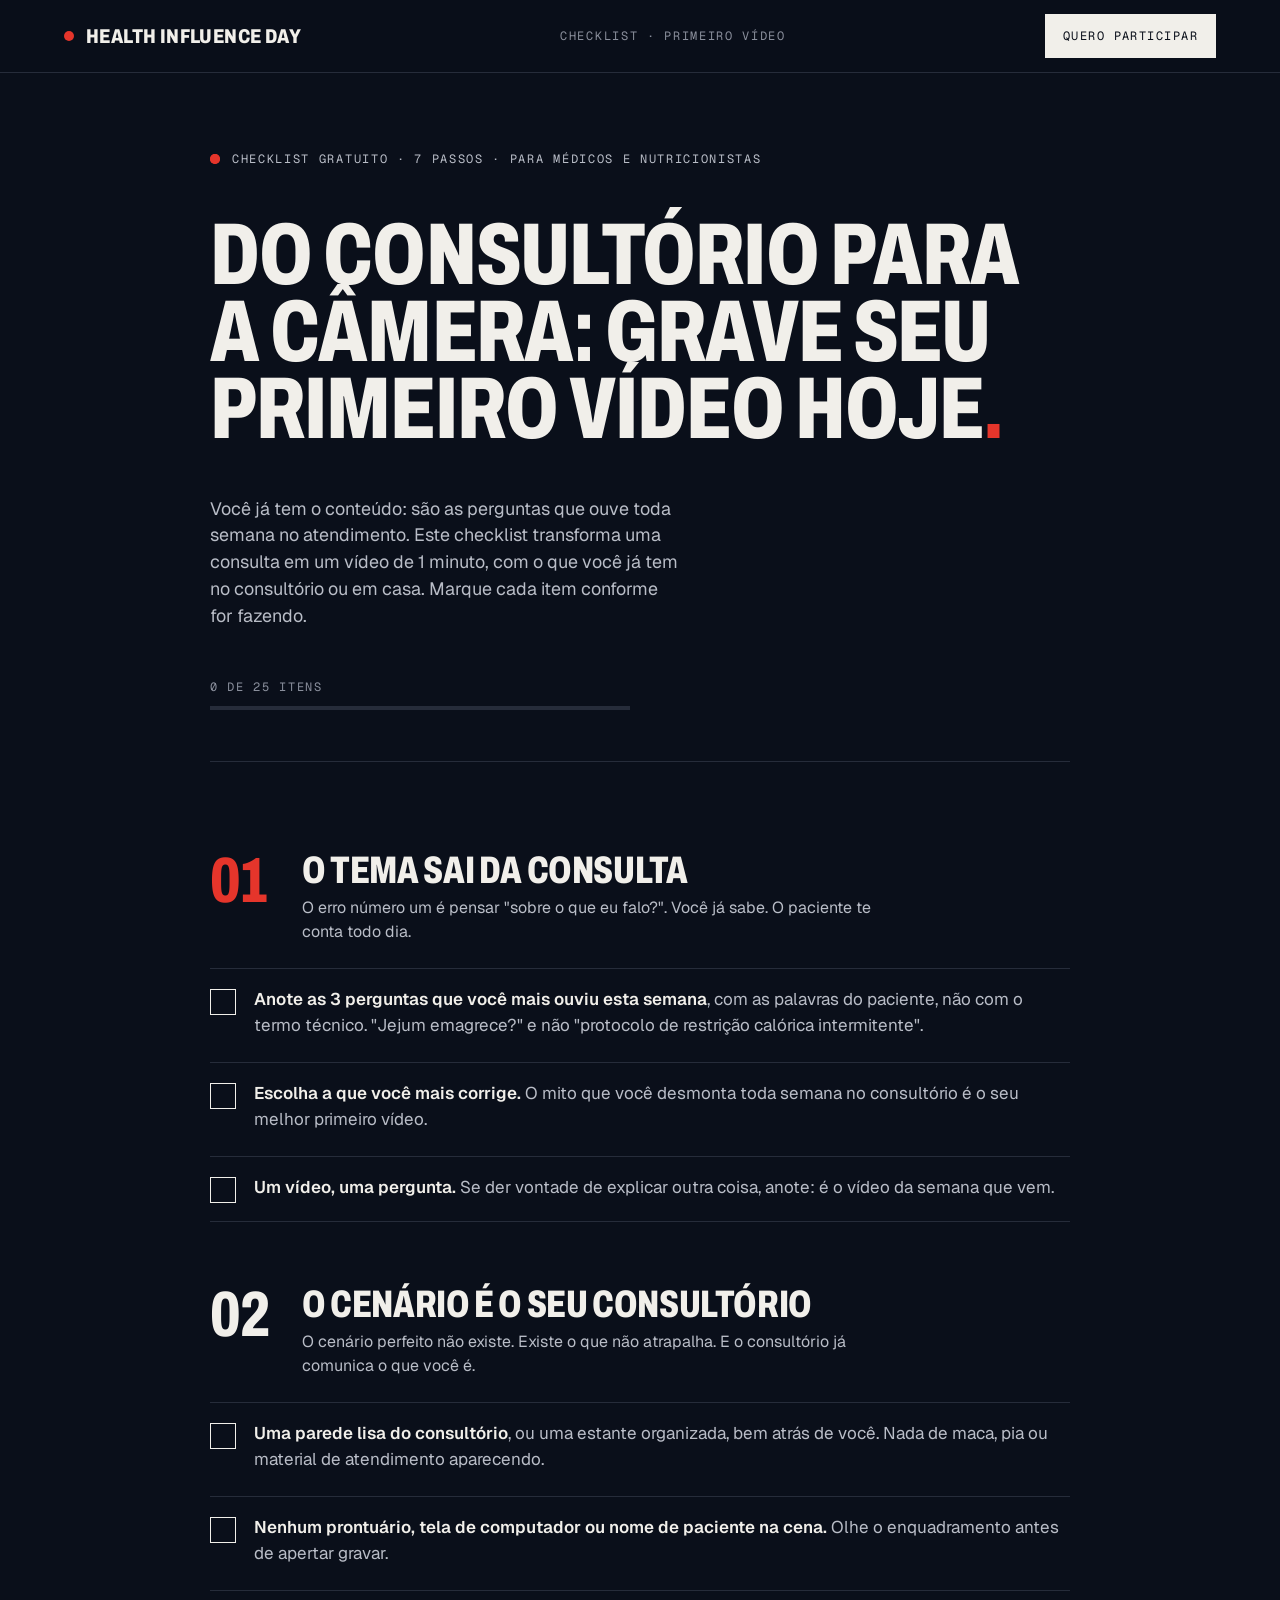
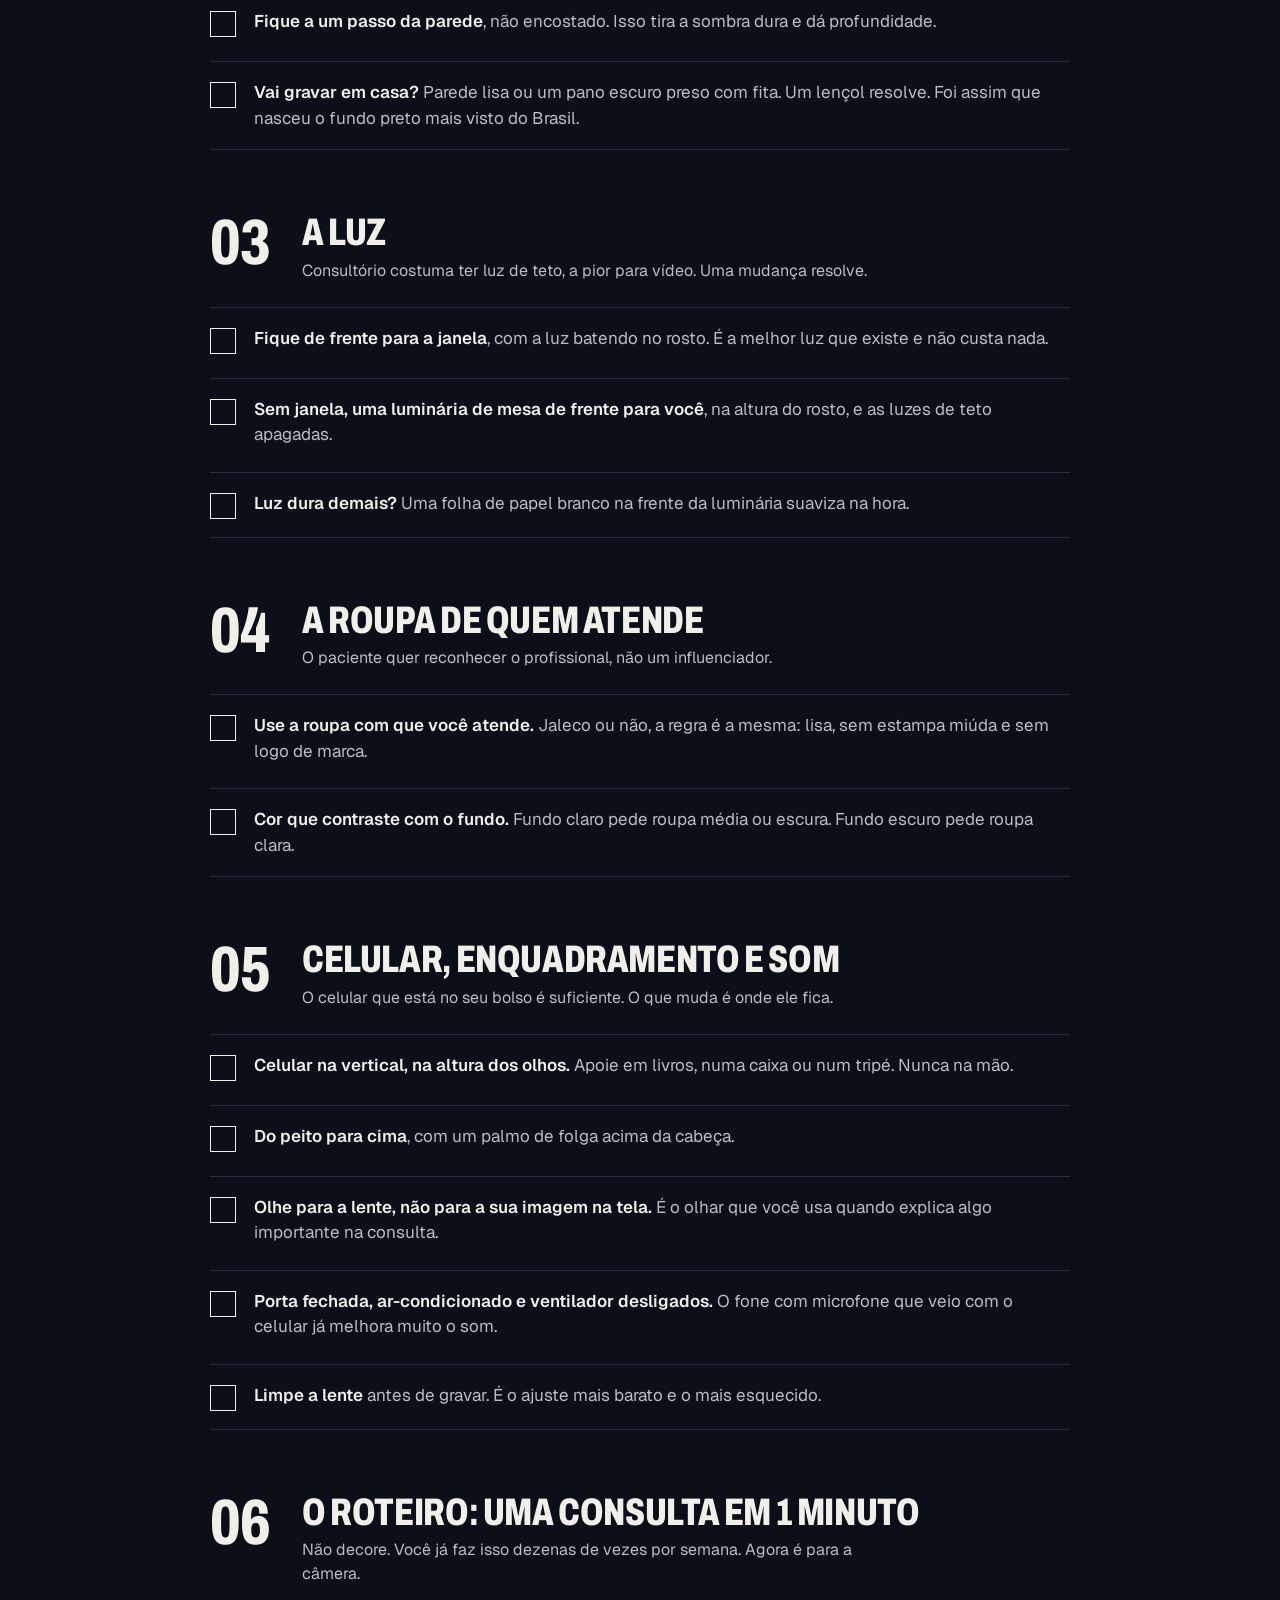
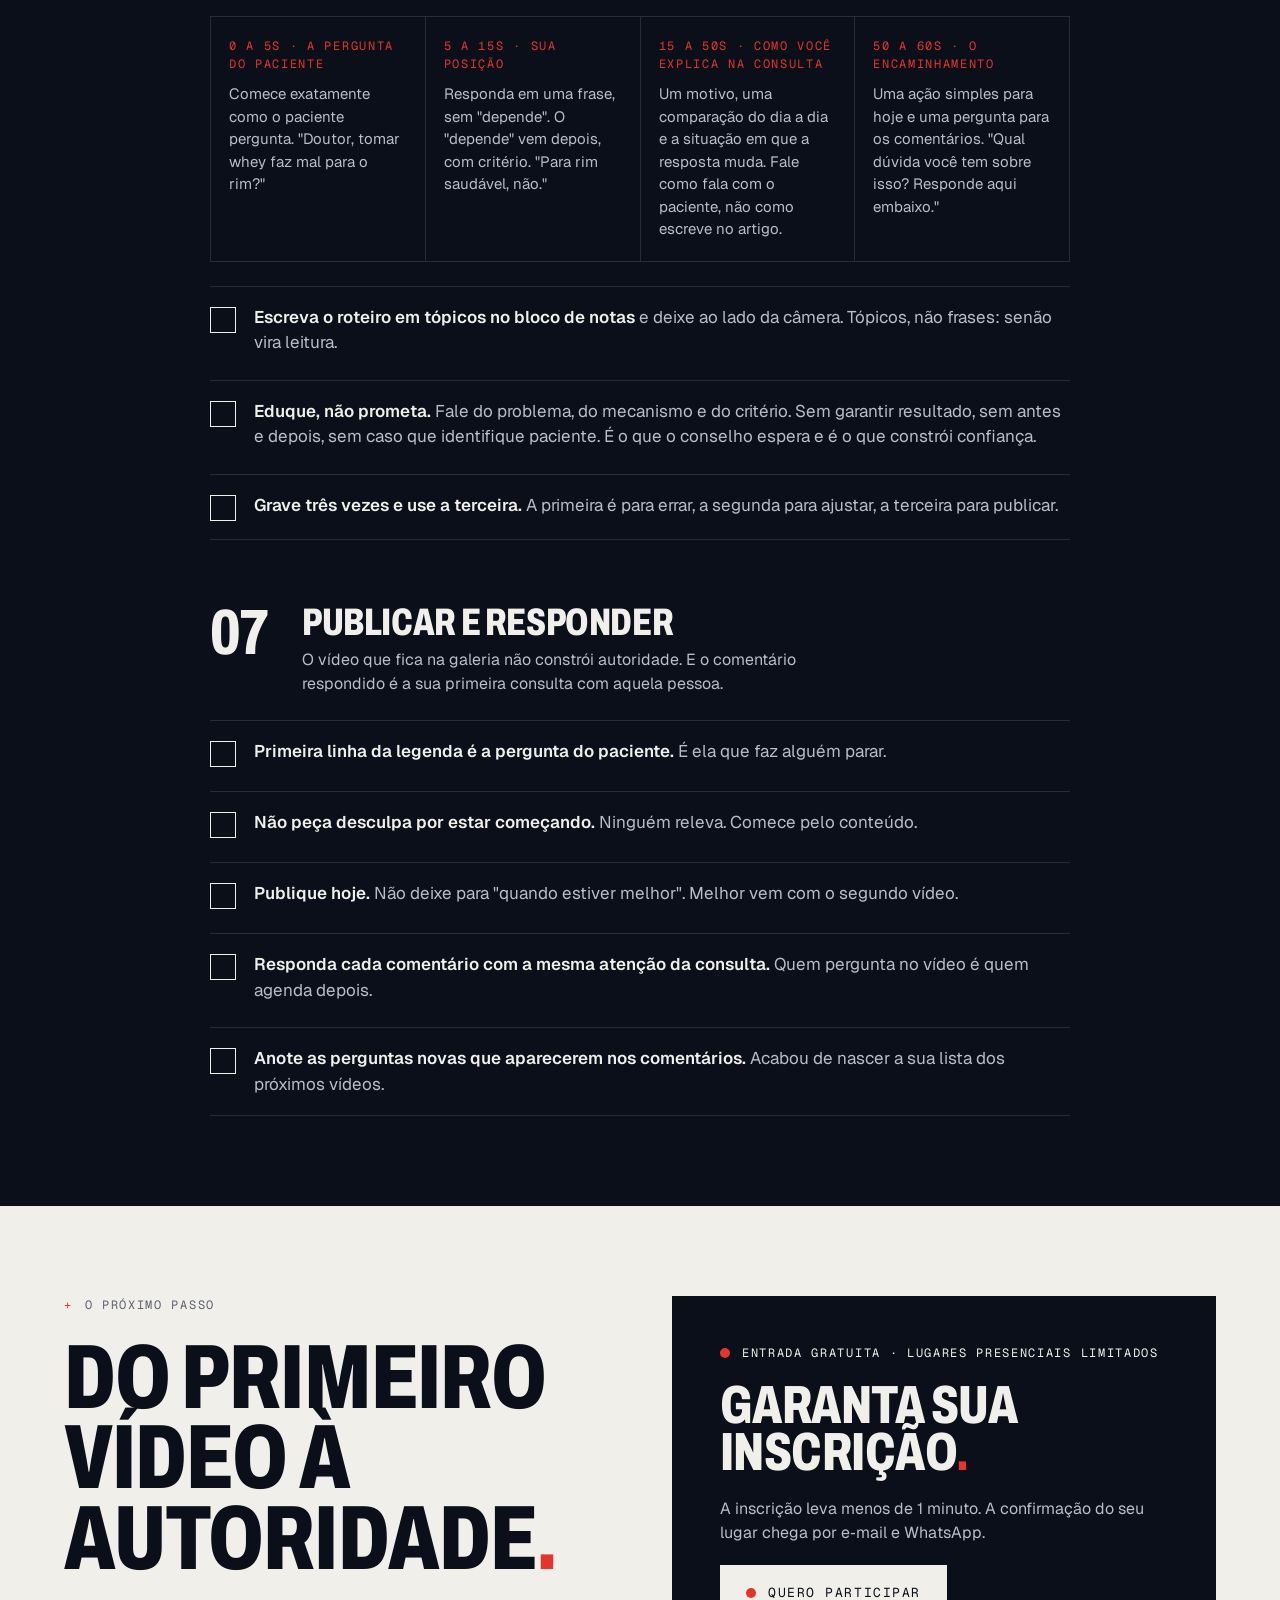
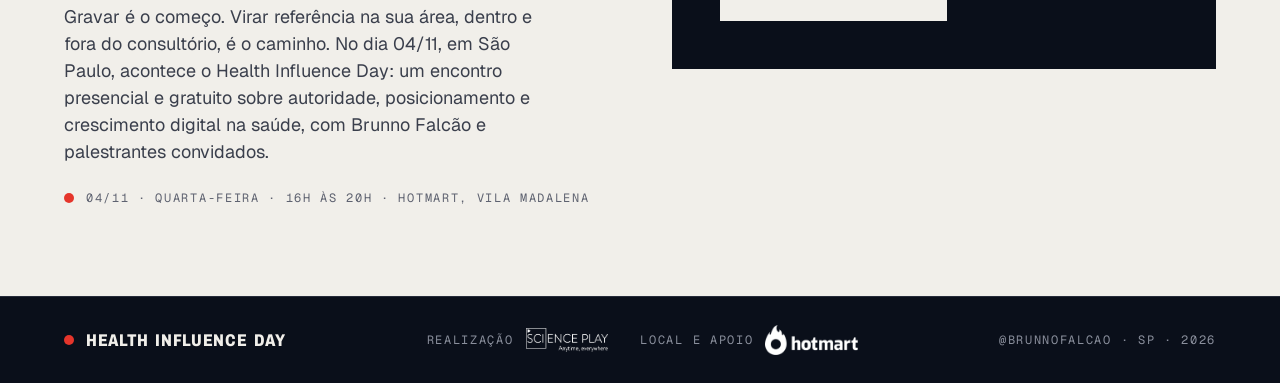
==== commit c87147fd: "Update index.html" ====
--- a/fundo-preto/index.html
+++ b/fundo-preto/index.html
@@ -3,14 +3,14 @@
 <head>
 <meta charset="utf-8">
 <meta name="viewport" content="width=device-width, initial-scale=1, viewport-fit=cover">
-<title>Checklist do Fundo Preto · grave seu primeiro vídeo hoje</title>
-<meta name="description" content="O passo a passo de cenário, luz, roupa, enquadramento e roteiro para o profissional da saúde gravar o primeiro vídeo com o que já tem em casa.">
+<title>Do consultório para a câmera · Checklist do primeiro vídeo</title>
+<meta name="description" content="Para médicos e nutricionistas: transforme as perguntas que ouve no consultório em um vídeo de 1 minuto, com o que você já tem. 7 passos, 25 itens.">
 <meta name="theme-color" content="#0A0F1A">
 <link rel="canonical" href="https://hid.scienceplay.com/fundo-preto/">
 <meta property="og:type" content="article">
 <meta property="og:url" content="https://hid.scienceplay.com/fundo-preto/">
-<meta property="og:title" content="Checklist do Fundo Preto · grave seu primeiro vídeo hoje">
-<meta property="og:description" content="Cenário, luz, roupa, enquadramento e roteiro de 1 minuto. Tudo com o que você já tem em casa.">
+<meta property="og:title" content="Do consultório para a câmera · Checklist do primeiro vídeo">
+<meta property="og:description" content="Transforme uma consulta em um vídeo de 1 minuto. Tema, cenário, luz, roupa, roteiro e o que o conselho espera.">
 <meta property="og:image" content="https://hid.scienceplay.com/img/og.jpg?v=3">
 <meta property="og:locale" content="pt_BR">
 <meta name="twitter:card" content="summary_large_image">
@@ -28,7 +28,7 @@
 document,'script','https://connect.facebook.net/en_US/fbevents.js');
 fbq('init', '460696430970324');
 fbq('track', 'PageView');
-fbq('track', 'ViewContent', { content_name: 'Checklist do Fundo Preto' });
+fbq('track', 'ViewContent', { content_name: 'Checklist do consultorio para a camera' });
 </script>
 <noscript><img height="1" width="1" style="display:none" alt="" src="https://www.facebook.com/tr?id=460696430970324&ev=PageView&noscript=1"></noscript>
 <!-- Fim Meta Pixel -->
@@ -38,7 +38,7 @@
 <header class="top pad">
   <div class="wrap">
     <a class="brand" href="../" aria-label="Health Influence Day, página do encontro"><span class="dot"></span>Health Influence Day</a>
-    <div class="mono dim top-meta"><span class="hide-m">Checklist · Fundo Preto</span><span class="show-m">Grátis</span></div>
+    <div class="mono dim top-meta"><span class="hide-m">Checklist · Primeiro vídeo</span><span class="show-m">Grátis</span></div>
     <a class="btn btn--sm top-cta" href="#convite">Quero participar</a>
   </div>
 </header>
@@ -46,11 +46,11 @@
 <main>
   <section class="hero ck-hero pad">
     <div class="wrap stack">
-      <div class="label mono muted"><span class="dot"></span><span>Checklist gratuito · 7 passos</span></div>
-      <h1 class="h" data-split>Grave seu primeiro vídeo hoje, com o que você já tem em casa<span class="red">.</span></h1>
-      <p class="lead">O cenário perfeito não existe. Existe o cenário que não atrapalha. Marque cada item conforme for fazendo. Em menos de uma hora, o vídeo está gravado.</p>
+      <div class="label mono muted"><span class="dot"></span><span>Checklist gratuito · 7 passos · para médicos e nutricionistas</span></div>
+      <h1 class="h" data-split>Do consultório para a câmera: grave seu primeiro vídeo hoje<span class="red">.</span></h1>
+      <p class="lead">Você já tem o conteúdo: são as perguntas que ouve toda semana no atendimento. Este checklist transforma uma consulta em um vídeo de 1 minuto, com o que você já tem no consultório ou em casa. Marque cada item conforme for fazendo.</p>
       <div class="cta-row">
-        <div class="ck-progress" id="ck-progress"><span class="mono dim" id="ck-count">0 de 24 itens</span><div class="ck-bar"><i id="ck-fill"></i></div></div>
+        <div class="ck-progress" id="ck-progress"><span class="mono dim" id="ck-count">0 de 25 itens</span><div class="ck-bar"><i id="ck-fill"></i></div></div>
       </div>
     </div>
   </section>
@@ -59,62 +59,62 @@
     <div class="wrap line ck-list">
 
       <div class="ck-step">
-        <div class="ck-head"><div class="h ck-num red">01</div><div><div class="h ck-title">O cenário</div><p class="muted">O fundo preto funciona porque não disputa atenção com você.</p></div></div>
-        <label class="ck-item"><input type="checkbox"><span class="ck-box"></span><span><strong>Uma parede lisa</strong>, escura ou neutra. Sem quadro, sem porta aberta, sem estante.</span></label>
-        <label class="ck-item"><input type="checkbox"><span class="ck-box"></span><span><strong>Se não tiver parede boa, use um pano</strong> escuro preso com fita. Um lençol ou uma cortina resolvem.</span></label>
-        <label class="ck-item"><input type="checkbox"><span class="ck-box"></span><span><strong>Fique a um passo do fundo</strong>, não encostado nele. Isso cria profundidade e tira a sombra dura atrás de você.</span></label>
-        <label class="ck-item"><input type="checkbox"><span class="ck-box"></span><span><strong>Tire o que não precisa estar na cena</strong>: copo, fio aparente, bagunça no canto. O que a câmera vê, o paciente vê.</span></label>
+        <div class="ck-head"><div class="h ck-num red">01</div><div><div class="h ck-title">O tema sai da consulta</div><p class="muted">O erro número um é pensar "sobre o que eu falo?". Você já sabe. O paciente te conta todo dia.</p></div></div>
+        <label class="ck-item"><input type="checkbox"><span class="ck-box"></span><span><strong>Anote as 3 perguntas que você mais ouviu esta semana</strong>, com as palavras do paciente, não com o termo técnico. "Jejum emagrece?" e não "protocolo de restrição calórica intermitente".</span></label>
+        <label class="ck-item"><input type="checkbox"><span class="ck-box"></span><span><strong>Escolha a que você mais corrige.</strong> O mito que você desmonta toda semana no consultório é o seu melhor primeiro vídeo.</span></label>
+        <label class="ck-item"><input type="checkbox"><span class="ck-box"></span><span><strong>Um vídeo, uma pergunta.</strong> Se der vontade de explicar outra coisa, anote: é o vídeo da semana que vem.</span></label>
       </div>
 
       <div class="ck-step">
-        <div class="ck-head"><div class="h ck-num">02</div><div><div class="h ck-title">A luz</div><p class="muted">Uma luz bem posicionada vale mais do que três mal posicionadas.</p></div></div>
-        <label class="ck-item"><input type="checkbox"><span class="ck-box"></span><span><strong>Uma única fonte de luz, de frente para o rosto.</strong> Uma janela de dia ou uma luminária de mesa à noite.</span></label>
-        <label class="ck-item"><input type="checkbox"><span class="ck-box"></span><span><strong>A luz vem de frente ou levemente de lado</strong>, nunca de trás nem de cima. Luz de teto cria sombra nos olhos.</span></label>
-        <label class="ck-item"><input type="checkbox"><span class="ck-box"></span><span><strong>Apague as outras luzes do ambiente.</strong> O fundo fica mais escuro e você ganha destaque.</span></label>
-        <label class="ck-item"><input type="checkbox"><span class="ck-box"></span><span><strong>Se a luz estiver dura</strong>, coloque um papel vegetal ou uma folha branca na frente da luminária. Fica suave na hora.</span></label>
+        <div class="ck-head"><div class="h ck-num">02</div><div><div class="h ck-title">O cenário é o seu consultório</div><p class="muted">O cenário perfeito não existe. Existe o que não atrapalha. E o consultório já comunica o que você é.</p></div></div>
+        <label class="ck-item"><input type="checkbox"><span class="ck-box"></span><span><strong>Uma parede lisa do consultório</strong>, ou uma estante organizada, bem atrás de você. Nada de maca, pia ou material de atendimento aparecendo.</span></label>
+        <label class="ck-item"><input type="checkbox"><span class="ck-box"></span><span><strong>Nenhum prontuário, tela de computador ou nome de paciente na cena.</strong> Olhe o enquadramento antes de apertar gravar.</span></label>
+        <label class="ck-item"><input type="checkbox"><span class="ck-box"></span><span><strong>Fique a um passo da parede</strong>, não encostado. Isso tira a sombra dura e dá profundidade.</span></label>
+        <label class="ck-item"><input type="checkbox"><span class="ck-box"></span><span><strong>Vai gravar em casa?</strong> Parede lisa ou um pano escuro preso com fita. Um lençol resolve. Foi assim que nasceu o fundo preto mais visto do Brasil.</span></label>
       </div>
 
       <div class="ck-step">
-        <div class="ck-head"><div class="h ck-num">03</div><div><div class="h ck-title">A roupa</div><p class="muted">A roupa certa é a que ninguém repara.</p></div></div>
-        <label class="ck-item"><input type="checkbox"><span class="ck-box"></span><span><strong>Lisa, sem estampa e sem logo.</strong> Estampa miúda tremula na câmera.</span></label>
-        <label class="ck-item"><input type="checkbox"><span class="ck-box"></span><span><strong>Cor que contraste com o fundo.</strong> Fundo escuro pede roupa clara ou média. Preto no preto some.</span></label>
-        <label class="ck-item"><input type="checkbox"><span class="ck-box"></span><span><strong>Use a roupa que você usaria para atender.</strong> Não se fantasie de influenciador. O paciente quer reconhecer o profissional.</span></label>
+        <div class="ck-head"><div class="h ck-num">03</div><div><div class="h ck-title">A luz</div><p class="muted">Consultório costuma ter luz de teto, a pior para vídeo. Uma mudança resolve.</p></div></div>
+        <label class="ck-item"><input type="checkbox"><span class="ck-box"></span><span><strong>Fique de frente para a janela</strong>, com a luz batendo no rosto. É a melhor luz que existe e não custa nada.</span></label>
+        <label class="ck-item"><input type="checkbox"><span class="ck-box"></span><span><strong>Sem janela, uma luminária de mesa de frente para você</strong>, na altura do rosto, e as luzes de teto apagadas.</span></label>
+        <label class="ck-item"><input type="checkbox"><span class="ck-box"></span><span><strong>Luz dura demais?</strong> Uma folha de papel branco na frente da luminária suaviza na hora.</span></label>
       </div>
 
       <div class="ck-step">
-        <div class="ck-head"><div class="h ck-num">04</div><div><div class="h ck-title">Enquadramento e som</div><p class="muted">O celular que você tem é suficiente. O que muda é como você o posiciona.</p></div></div>
-        <label class="ck-item"><input type="checkbox"><span class="ck-box"></span><span><strong>Celular na vertical, na altura dos olhos.</strong> Apoie em livros, numa caixa ou num tripé. Nunca na mão.</span></label>
-        <label class="ck-item"><input type="checkbox"><span class="ck-box"></span><span><strong>Enquadre do peito para cima</strong>, com um palmo de folga acima da cabeça.</span></label>
-        <label class="ck-item"><input type="checkbox"><span class="ck-box"></span><span><strong>Olhe para a câmera, não para a tela.</strong> Cole um adesivo ao lado da lente para lembrar.</span></label>
-        <label class="ck-item"><input type="checkbox"><span class="ck-box"></span><span><strong>Ambiente silencioso</strong>, sem ventilador ou ar-condicionado ligado. O fone com microfone que veio com o celular já melhora muito.</span></label>
-        <label class="ck-item"><input type="checkbox"><span class="ck-box"></span><span><strong>Limpe a lente</strong> com a camiseta antes de gravar. É o ajuste mais barato e mais ignorado.</span></label>
+        <div class="ck-head"><div class="h ck-num">04</div><div><div class="h ck-title">A roupa de quem atende</div><p class="muted">O paciente quer reconhecer o profissional, não um influenciador.</p></div></div>
+        <label class="ck-item"><input type="checkbox"><span class="ck-box"></span><span><strong>Use a roupa com que você atende.</strong> Jaleco ou não, a regra é a mesma: lisa, sem estampa miúda e sem logo de marca.</span></label>
+        <label class="ck-item"><input type="checkbox"><span class="ck-box"></span><span><strong>Cor que contraste com o fundo.</strong> Fundo claro pede roupa média ou escura. Fundo escuro pede roupa clara.</span></label>
       </div>
 
       <div class="ck-step">
-        <div class="ck-head"><div class="h ck-num">05</div><div><div class="h ck-title">O roteiro de 1 minuto</div><p class="muted">Não decore. Siga a estrutura. Quatro blocos, um minuto.</p></div></div>
+        <div class="ck-head"><div class="h ck-num">05</div><div><div class="h ck-title">Celular, enquadramento e som</div><p class="muted">O celular que está no seu bolso é suficiente. O que muda é onde ele fica.</p></div></div>
+        <label class="ck-item"><input type="checkbox"><span class="ck-box"></span><span><strong>Celular na vertical, na altura dos olhos.</strong> Apoie em livros, numa caixa ou num tripé. Nunca na mão.</span></label>
+        <label class="ck-item"><input type="checkbox"><span class="ck-box"></span><span><strong>Do peito para cima</strong>, com um palmo de folga acima da cabeça.</span></label>
+        <label class="ck-item"><input type="checkbox"><span class="ck-box"></span><span><strong>Olhe para a lente, não para a sua imagem na tela.</strong> É o olhar que você usa quando explica algo importante na consulta.</span></label>
+        <label class="ck-item"><input type="checkbox"><span class="ck-box"></span><span><strong>Porta fechada, ar-condicionado e ventilador desligados.</strong> O fone com microfone que veio com o celular já melhora muito o som.</span></label>
+        <label class="ck-item"><input type="checkbox"><span class="ck-box"></span><span><strong>Limpe a lente</strong> antes de gravar. É o ajuste mais barato e o mais esquecido.</span></label>
+      </div>
+
+      <div class="ck-step">
+        <div class="ck-head"><div class="h ck-num">06</div><div><div class="h ck-title">O roteiro: uma consulta em 1 minuto</div><p class="muted">Não decore. Você já faz isso dezenas de vezes por semana. Agora é para a câmera.</p></div></div>
         <div class="ck-script">
-          <div class="ck-sc"><div class="mono red">0 a 5s · Gancho</div><p>Comece pela dúvida que você mais ouve no consultório, do jeito que o paciente fala. "Comer carboidrato à noite engorda?"</p></div>
-          <div class="ck-sc"><div class="mono red">5 a 15s · Posição</div><p>Diga o que você defende em uma frase. Sem "depende". "Não. O que engorda é o total do dia, não o horário."</p></div>
-          <div class="ck-sc"><div class="mono red">15 a 50s · Explicação</div><p>Um motivo, uma comparação do dia a dia, um exemplo de paciente (sem identificar). Linguagem de conversa, não de artigo.</p></div>
-          <div class="ck-sc"><div class="mono red">50 a 60s · Fechamento</div><p>Uma ação simples para hoje e uma pergunta para os comentários. "Qual é a sua dúvida sobre isso? Responde aqui embaixo."</p></div>
+          <div class="ck-sc"><div class="mono red">0 a 5s · A pergunta do paciente</div><p>Comece exatamente como o paciente pergunta. "Doutor, tomar whey faz mal para o rim?"</p></div>
+          <div class="ck-sc"><div class="mono red">5 a 15s · Sua posição</div><p>Responda em uma frase, sem "depende". O "depende" vem depois, com critério. "Para rim saudável, não."</p></div>
+          <div class="ck-sc"><div class="mono red">15 a 50s · Como você explica na consulta</div><p>Um motivo, uma comparação do dia a dia e a situação em que a resposta muda. Fale como fala com o paciente, não como escreve no artigo.</p></div>
+          <div class="ck-sc"><div class="mono red">50 a 60s · O encaminhamento</div><p>Uma ação simples para hoje e uma pergunta para os comentários. "Qual dúvida você tem sobre isso? Responde aqui embaixo."</p></div>
         </div>
-        <label class="ck-item"><input type="checkbox"><span class="ck-box"></span><span><strong>Escreva o roteiro no bloco de notas</strong>, em tópicos, e deixe ao lado da câmera.</span></label>
+        <label class="ck-item"><input type="checkbox"><span class="ck-box"></span><span><strong>Escreva o roteiro em tópicos no bloco de notas</strong> e deixe ao lado da câmera. Tópicos, não frases: senão vira leitura.</span></label>
+        <label class="ck-item"><input type="checkbox"><span class="ck-box"></span><span><strong>Eduque, não prometa.</strong> Fale do problema, do mecanismo e do critério. Sem garantir resultado, sem antes e depois, sem caso que identifique paciente. É o que o conselho espera e é o que constrói confiança.</span></label>
         <label class="ck-item"><input type="checkbox"><span class="ck-box"></span><span><strong>Grave três vezes e use a terceira.</strong> A primeira é para errar, a segunda para ajustar, a terceira para publicar.</span></label>
       </div>
 
       <div class="ck-step">
-        <div class="ck-head"><div class="h ck-num">06</div><div><div class="h ck-title">Os 5 erros de quem começa</div><p class="muted">Se você evitar estes, já está à frente de quem grava há um ano.</p></div></div>
-        <label class="ck-item"><input type="checkbox"><span class="ck-box"></span><span><strong>Pedir desculpa no início.</strong> "Gente, estou começando, relevem." Ninguém releva. Comece pelo conteúdo.</span></label>
-        <label class="ck-item"><input type="checkbox"><span class="ck-box"></span><span><strong>Querer falar tudo.</strong> Um vídeo, uma ideia. O resto vira o próximo vídeo.</span></label>
-        <label class="ck-item"><input type="checkbox"><span class="ck-box"></span><span><strong>Falar como no artigo científico.</strong> Explique como explicaria para a sua mãe.</span></label>
-        <label class="ck-item"><input type="checkbox"><span class="ck-box"></span><span><strong>Esperar o equipamento ideal.</strong> O formato que passou de 350 milhões de visualizações nasceu com um celular num tripé, uma luminária de mesa e um pano preto na parede.</span></label>
-        <label class="ck-item"><input type="checkbox"><span class="ck-box"></span><span><strong>Gravar um e sumir.</strong> O algoritmo, como o paciente, confia em quem aparece com constância.</span></label>
-      </div>
-
-      <div class="ck-step">
-        <div class="ck-head"><div class="h ck-num">07</div><div><div class="h ck-title">Publicar</div><p class="muted">O vídeo que fica na galeria não constrói autoridade.</p></div></div>
-        <label class="ck-item"><input type="checkbox"><span class="ck-box"></span><span><strong>Legenda com a dúvida do gancho na primeira linha</strong> e uma pergunta no fim.</span></label>
+        <div class="ck-head"><div class="h ck-num">07</div><div><div class="h ck-title">Publicar e responder</div><p class="muted">O vídeo que fica na galeria não constrói autoridade. E o comentário respondido é a sua primeira consulta com aquela pessoa.</p></div></div>
+        <label class="ck-item"><input type="checkbox"><span class="ck-box"></span><span><strong>Primeira linha da legenda é a pergunta do paciente.</strong> É ela que faz alguém parar.</span></label>
+        <label class="ck-item"><input type="checkbox"><span class="ck-box"></span><span><strong>Não peça desculpa por estar começando.</strong> Ninguém releva. Comece pelo conteúdo.</span></label>
         <label class="ck-item"><input type="checkbox"><span class="ck-box"></span><span><strong>Publique hoje.</strong> Não deixe para "quando estiver melhor". Melhor vem com o segundo vídeo.</span></label>
+        <label class="ck-item"><input type="checkbox"><span class="ck-box"></span><span><strong>Responda cada comentário com a mesma atenção da consulta.</strong> Quem pergunta no vídeo é quem agenda depois.</span></label>
+        <label class="ck-item"><input type="checkbox"><span class="ck-box"></span><span><strong>Anote as perguntas novas que aparecerem nos comentários.</strong> Acabou de nascer a sua lista dos próximos vídeos.</span></label>
       </div>
 
     </div>
@@ -125,7 +125,7 @@
       <div class="stack stack--sm convite-txt">
         <div class="label mono dim"><span class="red">+</span>O próximo passo</div>
         <h2 class="h">Do primeiro vídeo à autoridade<span class="red">.</span></h2>
-        <p class="muted">No dia 04/11, em São Paulo, acontece o Health Influence Day: um encontro presencial e gratuito sobre autoridade, posicionamento e crescimento digital na saúde, com Brunno Falcão e palestrantes convidados.</p>
+        <p class="muted">Gravar é o começo. Virar referência na sua área, dentro e fora do consultório, é o caminho. No dia 04/11, em São Paulo, acontece o Health Influence Day: um encontro presencial e gratuito sobre autoridade, posicionamento e crescimento digital na saúde, com Brunno Falcão e palestrantes convidados.</p>
         <div class="label mono dim"><span class="dot"></span>04/11 · Quarta-feira · 16h às 20h · Hotmart, Vila Madalena</div>
       </div>
       <div class="ck-cta">
